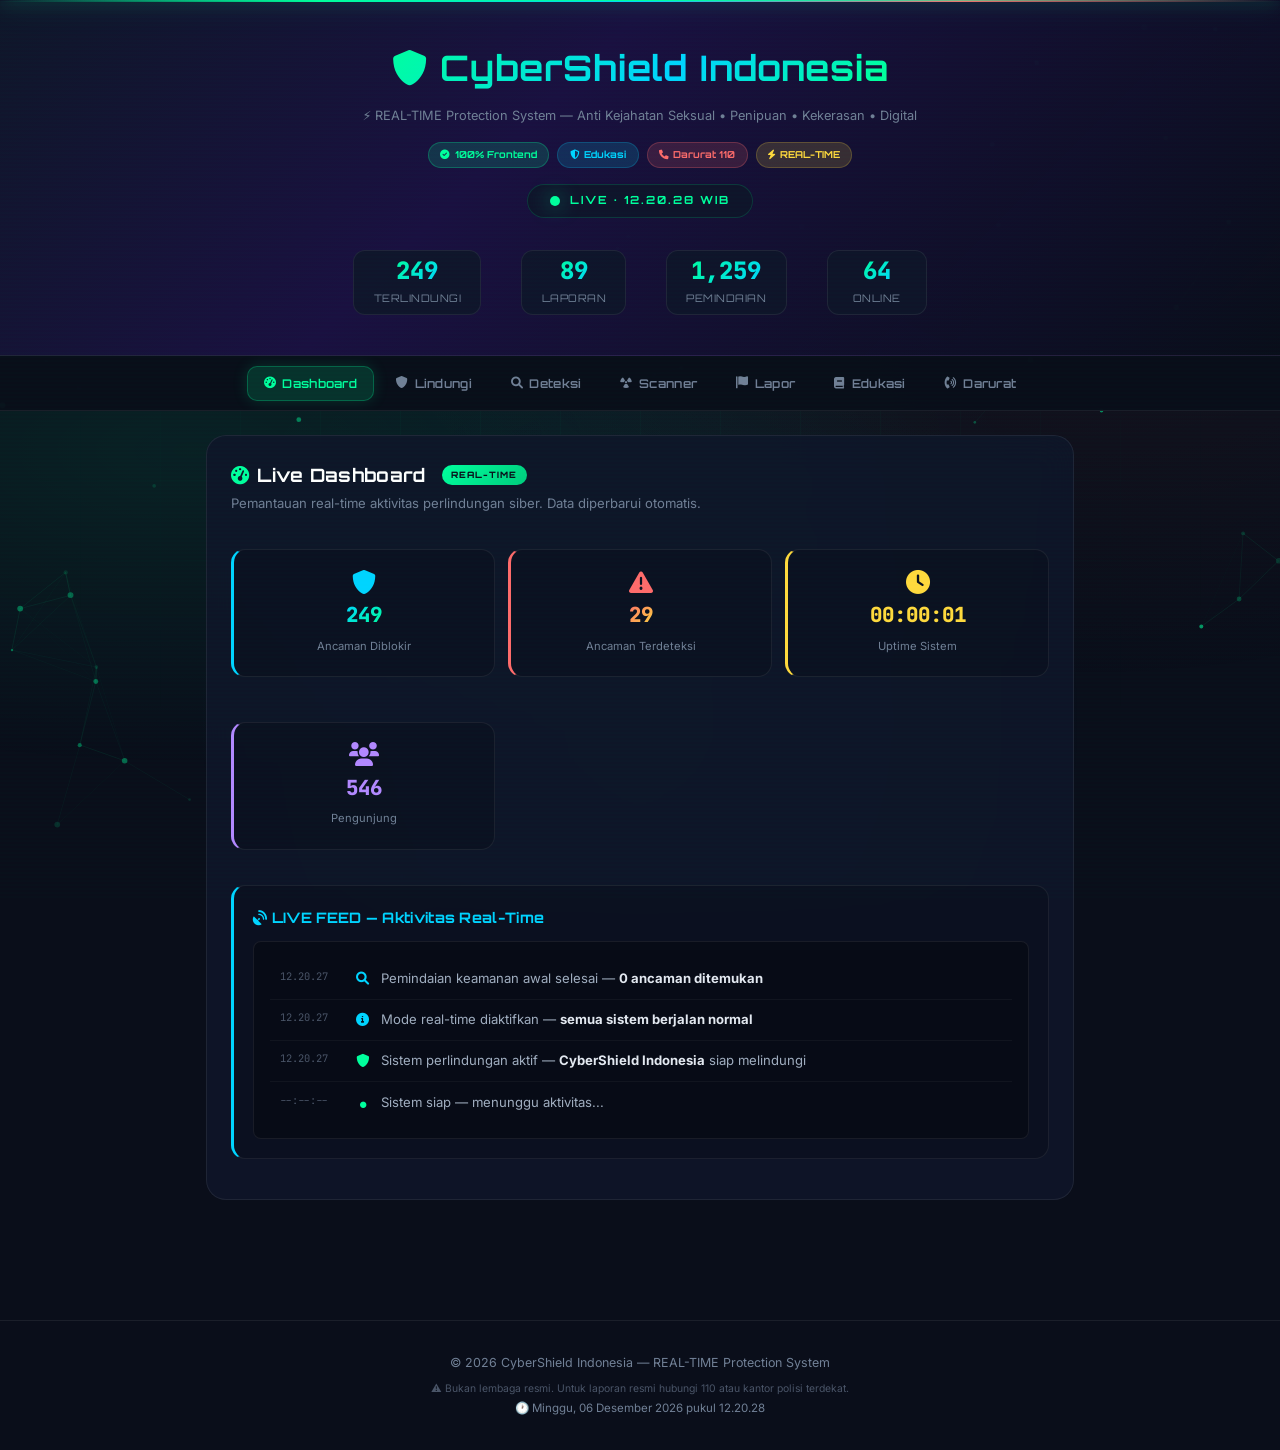
==== index.html @ 6ba7f157 "Update CyberShield Indonesia" ====
<!DOCTYPE html>
<html lang="id">
<head>
<meta charset="UTF-8">
<meta name="viewport" content="width=device-width, initial-scale=1.0">
<title>CyberShield Indonesia — Real-Time Protection System</title>
<link rel="preconnect" href="https://fonts.googleapis.com">
<link rel="preconnect" href="https://fonts.gstatic.com" crossorigin>
<link href="https://fonts.googleapis.com/css2?family=Inter:wght@300;400;500;600;700;800;900&family=JetBrains+Mono:wght@400;500;600;700&family=Orbitron:wght@400;500;600;700;800;900&display=swap" rel="stylesheet">
<link href="https://cdnjs.cloudflare.com/ajax/libs/font-awesome/6.0.0/css/all.min.css" rel="stylesheet">
<style>
*{margin:0;padding:0;box-sizing:border-box}
:root{--primary:#00ff9d;--primary-dim:rgba(0,255,157,0.15);--primary-2:#00cc7d;--danger:#ff6b6b;--danger-dim:rgba(255,107,107,0.15);--accent:#00d4ff;--accent-dim:rgba(0,212,255,0.15);--yellow:#ffd93d;--yellow-dim:rgba(255,217,61,0.15);--purple:#b388ff;--purple-dim:rgba(179,136,255,0.15);--dark:#0a0e1a;--dark2:#0f1629;--dark3:#1a1040;--glass:rgba(15,22,41,0.88);--glass-2:rgba(26,16,64,0.7);--glass-border:rgba(255,255,255,0.07);--radius:14px;--radius-sm:8px;--radius-lg:20px}
body{font-family:'Inter',system-ui,sans-serif;background:var(--dark);color:var(--text);min-height:100vh;overflow-x:hidden;line-height:1.6;-webkit-font-smoothing:antialiased;--text:#e2e8f0;--text-dim:#718096;--text-muted:#4a5568}
h1,h2,h3,.tab,.live-text,.stat label,.tag,.live-badge,.cyber-text{font-family:'Orbitron','Segoe UI',sans-serif;letter-spacing:0.3px}
code,.result-item .value,.mono{font-family:'JetBrains Mono','Fira Code',monospace}
::selection{background:var(--primary-dim);color:var(--primary)}
/* ===== BACKGROUND EFFECTS ===== */
#particle-canvas{position:fixed;top:0;left:0;width:100%;height:100%;z-index:-2;pointer-events:none}
body::before{content:'';position:fixed;top:0;left:0;width:100%;height:100%;background:radial-gradient(ellipse at 15% 50%,rgba(0,255,157,0.08) 0%,transparent 50%),radial-gradient(ellipse at 85% 20%,rgba(255,107,107,0.06) 0%,transparent 50%),radial-gradient(ellipse at 50% 80%,rgba(0,212,255,0.06) 0%,transparent 50%);z-index:-3;animation:bgShift 20s ease-in-out infinite}
@keyframes bgShift{0%,100%{transform:scale(1)rotate(0deg)}33%{transform:scale(1.03)rotate(0.5deg)}66%{transform:scale(1.01)rotate(-0.5deg)}}
.grid-overlay{position:fixed;top:0;left:0;width:100%;height:100%;background-image:linear-gradient(rgba(0,255,157,0.025) 1px,transparent 1px),linear-gradient(90deg,rgba(0,255,157,0.025) 1px,transparent 1px);background-size:80px 80px;z-index:-1;pointer-events:none;mask-image:radial-gradient(ellipse at center,black 30%,transparent 70%)}
.scanline{position:fixed;top:0;left:0;width:100%;height:100%;background:repeating-linear-gradient(0deg,transparent,transparent 2px,rgba(0,255,157,0.01) 2px,rgba(0,255,157,0.01) 4px);z-index:9998;pointer-events:none}
.laser{position:fixed;left:0;width:100%;height:1px;background:linear-gradient(90deg,transparent,var(--primary),transparent);box-shadow:0 0 15px var(--primary),0 0 30px var(--primary);z-index:9999;pointer-events:none;animation:laserScan 3.5s linear infinite}
@keyframes laserScan{0%{top:0;opacity:0}5%{opacity:1}90%{opacity:1}100%{top:100%;opacity:0}}
/* ===== KEYFRAMES ===== */
@keyframes fadeInUp{from{opacity:0;transform:translateY(20px)}to{opacity:1;transform:translateY(0)}}
@keyframes fadeIn{from{opacity:0}to{opacity:1}}
@keyframes scaleIn{from{opacity:0;transform:scale(0.95)}to{opacity:1;transform:scale(1)}}
@keyframes spin{to{transform:rotate(360deg)}}
@keyframes livePulse{0%{box-shadow:0 0 0 0 rgba(0,255,157,0.6)}70%{box-shadow:0 0 0 20px rgba(0,255,157,0)}100%{box-shadow:0 0 0 0 rgba(0,255,157,0)}}
@keyframes shimmer{0%{background-position:-200% 0}100%{background-position:200% 0}}
@keyframes float{0%,100%{transform:translateY(0)}50%{transform:translateY(-10px)}}
@keyframes glow{0%,100%{box-shadow:0 0 5px var(--primary),0 0 10px var(--primary-dim)}50%{box-shadow:0 0 20px var(--primary),0 0 40px var(--primary-dim)}}
@keyframes pulse-text{0%,100%{opacity:1}50%{opacity:0.6}}
@keyframes slideIn{from{transform:translateX(-100%);opacity:0}to{transform:translateX(0);opacity:1}}
@keyframes warning{0%,100%{border-color:rgba(255,107,107,0.3)}50%{border-color:rgba(255,107,107,0.8)}}
@keyframes progress{from{width:0%}to{width:100%}}
@keyframes neon-border{0%,100%{border-color:rgba(0,255,157,0.3);box-shadow:0 0 10px var(--primary-dim)}50%{border-color:rgba(0,255,157,0.7);box-shadow:0 0 25px var(--primary-dim)}}
@keyframes data-flow{0%{transform:translateX(-100%)}100%{transform:translateX(100%)}}
@keyframes blink{0%,100%{opacity:1}50%{opacity:0}}
/* ===== HERO ===== */
.hero{background:linear-gradient(135deg,var(--dark2) 0%,var(--dark3) 40%,rgba(10,14,26,0.95) 100%);padding:2.5rem 1rem 1.5rem;text-align:center;border-bottom:1px solid var(--glass-border);position:relative;overflow:hidden}
.hero::after{content:'';position:absolute;top:0;left:0;width:100%;height:2px;background:linear-gradient(90deg,transparent,var(--primary),var(--accent),var(--danger),transparent);animation:data-flow 3s linear infinite}
.hero-content h1{font-size:2.2rem;background:linear-gradient(135deg,var(--primary) 0%,var(--accent) 30%,var(--primary) 50%,var(--yellow) 70%,var(--danger) 100%);background-size:200% auto;-webkit-background-clip:text;-webkit-text-fill-color:transparent;background-clip:text;animation:shimmer 4s linear infinite;margin-bottom:0.3rem;letter-spacing:1px}
.tagline{font-size:0.8rem;color:var(--text-dim);margin-bottom:1rem}
.hero-badges{display:flex;justify-content:center;gap:0.5rem;flex-wrap:wrap;margin-bottom:1rem}
.hero-badge{display:inline-flex;align-items:center;gap:0.3rem;padding:0.25rem 0.7rem;border-radius:100px;font-size:0.6rem;font-family:'Orbitron',sans-serif;font-weight:700;transition:all 0.3s}
.hero-badge:hover{transform:scale(1.05)}
.hero-badge.green{background:var(--primary-dim);color:var(--primary);border:1px solid rgba(0,255,157,0.25)}
.hero-badge.blue{background:var(--accent-dim);color:var(--accent);border:1px solid rgba(0,212,255,0.2)}
.hero-badge.red{background:var(--danger-dim);color:var(--danger);border:1px solid rgba(255,107,107,0.25)}
.hero-badge.yellow{background:var(--yellow-dim);color:var(--yellow);border:1px solid rgba(255,217,61,0.2)}
.hero-badge.purple{background:var(--purple-dim);color:var(--purple);border:1px solid rgba(179,136,255,0.2)}
.live-indicator{display:inline-flex;align-items:center;gap:0.6rem;background:var(--glass);border:1px solid rgba(0,255,157,0.15);padding:0.45rem 1.4rem;border-radius:100px;margin-bottom:1rem;backdrop-filter:blur(10px);animation:glow 2s ease-in-out infinite}
.live-dot{width:10px;height:10px;background:var(--primary);border-radius:50%;animation:livePulse 1.5s infinite;box-shadow:0 0 20px rgba(0,255,157,0.6)}
.live-text{color:var(--primary);font-weight:700;font-size:0.7rem;letter-spacing:2px}
.live-badge{background:linear-gradient(135deg,var(--primary),#00cc7d);color:var(--dark);font-size:0.55rem;padding:0.2rem 0.6rem;border-radius:20px;font-weight:800;letter-spacing:1px;font-family:'Orbitron',sans-serif;vertical-align:middle}
/* ===== STATS BAR ===== */
.stats-bar{display:flex;justify-content:center;gap:2.5rem;flex-wrap:wrap;padding:1rem 0}
.stat{position:relative;padding:0.5rem 1.2rem;background:var(--glass);border:1px solid var(--glass-border);border-radius:12px;min-width:100px;text-align:center}
.stat .number{font-size:1.5rem;font-weight:800;background:linear-gradient(135deg,var(--primary),var(--accent));-webkit-background-clip:text;-webkit-text-fill-color:transparent;background-clip:text;font-family:'JetBrains Mono',monospace;line-height:1}
.stat label{font-size:0.65rem;color:var(--text-dim);text-transform:uppercase;letter-spacing:0.5px;display:block;margin-top:0.2rem;-webkit-text-fill-color:var(--text-dim)}
/* ===== TABS ===== */
.tabs{display:flex;justify-content:center;background:rgba(10,14,26,0.95);backdrop-filter:blur(24px);padding:0.6rem;gap:0.3rem;border-bottom:1px solid var(--glass-border);position:sticky;top:0;z-index:100;overflow-x:auto}
.tab{background:transparent;border:1px solid transparent;color:var(--text-dim);padding:0.55rem 1rem;cursor:pointer;font-size:0.75rem;border-radius:10px;transition:all 0.3s;white-space:nowrap;display:flex;align-items:center;gap:0.4rem;font-weight:600;font-family:'Orbitron',sans-serif}
.tab:hover{color:var(--text);background:rgba(255,255,255,0.04);transform:translateY(-1px)}
.tab.active{color:var(--primary);background:var(--primary-dim);border-color:rgba(0,255,157,0.25);box-shadow:0 0 15px var(--primary-dim)}
/* ===== CONTAINER ===== */
.container{max-width:900px;margin:0 auto;padding:1.5rem 1rem 3rem}
.tab-content{display:none;animation:fadeInUp 0.4s ease}
.tab-content.active{display:block}
section.tab-content{background:var(--glass);border:1px solid var(--glass-border);border-radius:var(--radius-lg);padding:1.5rem;margin-bottom:1.5rem;backdrop-filter:blur(16px)}
/* ===== TYPOGRAPHY ===== */
h2{font-size:1.15rem;font-weight:700;color:#fff;margin-bottom:0.3rem;display:flex;align-items:center;gap:0.5rem}
h2 i{color:var(--primary)}
p.desc{color:var(--text-dim);font-size:0.82rem;margin-bottom:1.2rem;line-height:1.5}
/* ===== CARDS ===== */
.content-card{background:rgba(10,14,26,0.5);border:1px solid var(--glass-border);border-left:3px solid var(--primary);padding:1.2rem 1.2rem;border-radius:var(--radius);margin:1rem 0;transition:all 0.3s}
.content-card:hover{border-left-color:var(--accent);background:rgba(10,14,26,0.7)}
.content-card ul{list-style:none;padding:0}
.content-card li{padding:0.45rem 0;color:#a0aec0;font-size:0.83rem;border-bottom:1px solid rgba(255,255,255,0.03);display:flex;align-items:flex-start;gap:0.5rem}
.content-card li:last-child{border-bottom:none}
.content-card li i{color:var(--primary);width:16px;margin-top:2px}
/* ===== INPUTS ===== */
.input-group{display:flex;gap:0.5rem;flex-wrap:wrap;margin-bottom:0.5rem}
.input-group input,.input-group select,.input-group textarea{flex:1;min-width:150px;padding:0.7rem 1rem;background:rgba(255,255,255,0.04);border:1px solid var(--glass-border);border-radius:8px;color:var(--text);outline:none;font-family:'Inter',sans-serif;font-size:0.85rem;transition:all 0.3s}
.input-group input:focus,.input-group select:focus,.input-group textarea:focus{border-color:var(--primary);box-shadow:0 0 15px var(--primary-dim)}
textarea{width:100%;padding:0.7rem 1rem;background:rgba(255,255,255,0.04);border:1px solid var(--glass-border);border-radius:8px;color:var(--text);outline:none;font-family:'Inter',sans-serif;font-size:0.85rem;resize:vertical;min-height:80px;transition:all 0.3s}
textarea:focus{border-color:var(--primary);box-shadow:0 0 15px var(--primary-dim)}
/* ===== BUTTONS ===== */
.btn{display:inline-flex;align-items:center;justify-content:center;gap:0.4rem;padding:0.7rem 1.3rem;border-radius:8px;cursor:pointer;font-weight:700;font-size:0.82rem;border:none;transition:all 0.3s;font-family:'Inter',sans-serif}
.btn:hover{transform:translateY(-2px);box-shadow:0 6px 20px rgba(0,0,0,0.3)}
.btn:active{transform:translateY(0)}
.btn-primary{background:linear-gradient(135deg,var(--primary),var(--primary-2));color:var(--dark)}
.btn-primary:hover{box-shadow:0 4px 20px var(--primary-dim)}
.btn-danger{background:linear-gradient(135deg,var(--danger),#e53e3e);color:#fff}
.btn-danger:hover{box-shadow:0 4px 20px var(--danger-dim)}
.btn-accent{background:linear-gradient(135deg,var(--accent),#0099cc);color:var(--dark)}
.btn-accent:hover{box-shadow:0 4px 20px var(--accent-dim)}
.btn-small{padding:0.45rem 0.9rem;font-size:0.75rem}
.btn-full{width:100%;justify-content:center}
/* ===== TAGS & BADGES ===== */
.tag{display:inline-block;padding:0.15rem 0.6rem;border-radius:20px;font-size:0.6rem;font-weight:700;font-family:'Orbitron',sans-serif;text-transform:uppercase}
.tag.safe{background:var(--primary-dim);color:var(--primary);border:1px solid rgba(0,255,157,0.25)}
.tag.danger{background:var(--danger-dim);color:var(--danger);border:1px solid rgba(255,107,107,0.25)}
.tag.warning{background:var(--yellow-dim);color:var(--yellow);border:1px solid rgba(255,217,61,0.2)}
.tag.info{background:var(--accent-dim);color:var(--accent);border:1px solid rgba(0,212,255,0.2)}
/* ===== ALERTS / RESULTS ===== */
.alert{padding:1rem;border-radius:8px;margin:0.8rem 0;border-left:4px solid;background:rgba(10,14,26,0.5);display:none}
.alert.show{display:block;animation:fadeIn 0.3s ease}
.alert.success{border-color:var(--primary);color:var(--primary)}
.alert.danger{border-color:var(--danger);color:var(--danger)}
.alert.warning{border-color:var(--yellow);color:var(--yellow)}
.alert.info{border-color:var(--accent);color:var(--accent)}
/* ===== EMERGENCY ===== */
.emergency{background:linear-gradient(135deg,rgba(45,27,78,0.85),rgba(26,16,64,0.8));border:1px solid rgba(255,107,107,0.15);padding:1.5rem;border-radius:var(--radius);margin-top:2rem;backdrop-filter:blur(5px);animation:neon-border 3s ease-in-out infinite}
.emergency h3{color:var(--danger);margin-bottom:1rem;font-size:1rem;display:flex;align-items:center;gap:0.5rem}
.emergency ul{list-style:none;display:grid;grid-template-columns:repeat(auto-fit,minmax(180px,1fr));gap:0.5rem}
.emergency li{padding:0.35rem 0;color:#cbd5e0;font-size:0.85rem;display:flex;align-items:center;gap:0.5rem}
.emergency li strong{color:var(--danger);font-family:'JetBrains Mono',monospace;font-size:1rem;margin-left:auto}
/* ===== EDU GRID ===== */
.edu-grid{display:grid;grid-template-columns:repeat(auto-fit,minmax(210px,1fr));gap:1rem}
.edu-card{background:rgba(10,14,26,0.5);padding:1.5rem;border-radius:var(--radius);transition:all 0.4s;border:1px solid var(--glass-border);border-top:3px solid var(--primary);position:relative;overflow:hidden}
.edu-card::before{content:'';position:absolute;top:0;left:-100%;width:100%;height:2px;background:linear-gradient(90deg,transparent,var(--primary),transparent);transition:all 0.6s}
.edu-card:hover::before{left:100%}
.edu-card:hover{transform:translateY(-5px);box-shadow:0 16px 40px rgba(0,0,0,0.4);border-top-color:var(--accent)}
.edu-card h3{color:var(--primary);margin-bottom:1rem;font-size:0.9rem;display:flex;align-items:center;gap:0.5rem}
.edu-card li{padding:0.35rem 0;color:#a0aec0;font-size:0.8rem;list-style:none}
.edu-card li:before{content:"▸ ";color:var(--primary)}
/* ===== RESULT BOX ===== */
.result-box{padding:1rem;border-radius:8px;border-left:4px solid var(--primary);background:rgba(10,14,26,0.6);margin-top:0.8rem;display:none;animation:fadeIn 0.3s ease}
.result-box.show{display:block}
.result-item{display:flex;justify-content:space-between;align-items:center;padding:0.5rem 0;border-bottom:1px solid rgba(255,255,255,0.04)}
.result-item:last-child{border-bottom:none}
.result-item .label{color:var(--text-dim);font-size:0.82rem}
.result-item .value{color:var(--text);font-size:0.85rem;font-weight:500}
.result-item .value.green{color:var(--primary)}
.result-item .value.red{color:var(--danger)}
.result-item .value.yellow{color:var(--yellow)}
/* ===== LIVE FEED ===== */
#live-feed{max-height:350px;overflow-y:auto;padding:1rem;background:rgba(0,0,0,0.3);border-radius:8px;border:1px solid var(--glass-border);margin-top:0.5rem}
#live-feed::-webkit-scrollbar{width:4px}
#live-feed::-webkit-scrollbar-thumb{background:var(--primary-dim);border-radius:2px}
.feed-item{padding:0.6rem;border-bottom:1px solid rgba(255,255,255,0.04);animation:slideIn 0.3s ease;font-size:0.82rem;display:flex;align-items:flex-start;gap:0.5rem}
.feed-item:last-child{border-bottom:none}
.feed-item .feed-time{color:var(--text-muted);font-size:0.65rem;font-family:'JetBrains Mono',monospace;white-space:nowrap;min-width:65px}
.feed-item .feed-icon{width:20px;text-align:center}
.feed-item .feed-text{color:#a0aec0;flex:1}
.feed-item .feed-text strong{color:var(--text)}
/* ===== PROGRESS BAR ===== */
.progress-bar{height:4px;background:rgba(255,255,255,0.05);border-radius:2px;overflow:hidden;margin:0.5rem 0}
.progress-bar .fill{height:100%;background:linear-gradient(90deg,var(--primary),var(--accent));border-radius:2px;animation:progress 2s ease-out forwards}
/* ===== FOOTER ===== */
footer{text-align:center;padding:2rem 1rem;color:var(--text-dim);border-top:1px solid var(--glass-border);margin-top:3rem;font-size:0.78rem}
.disclaimer{font-size:0.65rem;color:var(--text-muted);margin-top:0.5rem}
::-webkit-scrollbar{width:6px}
::-webkit-scrollbar-track{background:transparent}
::-webkit-scrollbar-thumb{background:rgba(0,255,157,0.15);border-radius:3px}
::-webkit-scrollbar-thumb:hover{background:rgba(0,255,157,0.3)}
/* ===== TOOLTIP ===== */
.tooltip{position:relative}
.tooltip:hover::after{content:attr(data-tip);position:absolute;bottom:120%;left:50%;transform:translateX(-50%);background:rgba(0,0,0,0.9);color:var(--primary);padding:0.3rem 0.7rem;border-radius:6px;font-size:0.65rem;white-space:nowrap;z-index:10;border:1px solid var(--glass-border)}
/* ===== RESPONSIVE ===== */
@media(max-width:768px){
.hero-content h1{font-size:1.3rem}
.stats-bar{gap:0.6rem}
.stat{padding:0.4rem 0.8rem;min-width:70px}
.stat .number{font-size:1.1rem}
.tab{font-size:0.6rem;padding:0.35rem 0.5rem}
section.tab-content{padding:1rem}
.edu-grid{grid-template-columns:1fr}
.emergency ul{grid-template-columns:1fr}
.container{padding:1rem 0.8rem 2rem}
}
/* ===== SCAN ANIMATION ===== */
.scan-anim{position:relative;overflow:hidden;border-radius:8px}
.scan-anim::after{content:'';position:absolute;top:0;left:0;width:100%;height:2px;background:linear-gradient(90deg,transparent,var(--primary),var(--accent),transparent);animation:laserScan 2s linear infinite}
/* ===== PROGRESS RING ===== */
.risk-meter{width:140px;height:140px;margin:0.5rem auto;position:relative}
.risk-meter svg{transform:rotate(-90deg)}
.risk-meter .bg{fill:none;stroke:rgba(255,255,255,0.05);stroke-width:8}
.risk-meter .progress{fill:none;stroke-linecap:round;transition:stroke-dashoffset 1s ease,stroke 0.5s}
.risk-meter .center{position:absolute;top:50%;left:50%;transform:translate(-50%,-50%);text-align:center}
.risk-meter .center .value{font-size:1.8rem;font-weight:800;font-family:'JetBrains Mono',monospace}
.risk-meter .center .label{font-size:0.6rem;color:var(--text-dim);text-transform:uppercase}
</style>
</head>
<body>
<canvas id="particle-canvas"></canvas>
<div class="grid-overlay"></div>
<div class="scanline"></div>
<div class="laser"></div>

<header class="hero">
<div class="hero-content">
<div style="display:flex;align-items:center;justify-content:center;gap:0.5rem;margin-bottom:0.3rem">
<h1><i class="fas fa-shield-alt"></i> CyberShield Indonesia</h1>
</div>
<p class="tagline">⚡ REAL-TIME Protection System — Anti Kejahatan Seksual • Penipuan • Kekerasan • Digital</p>
<div class="hero-badges">
<span class="hero-badge green"><i class="fas fa-check-circle"></i> 100% Frontend</span>
<span class="hero-badge blue"><i class="fas fa-shield"></i> Edukasi</span>
<span class="hero-badge red"><i class="fas fa-phone"></i> Darurat 110</span>
<span class="hero-badge yellow"><i class="fas fa-bolt"></i> REAL-TIME</span>
</div>
<div class="live-indicator">
<span class="live-dot"></span>
<span class="live-text">LIVE · <span id="live-time">--:--:--</span> WIB</span>
</div>
<div class="stats-bar" id="stats-bar">
<div class="stat"><span class="number" id="stat-protected">0</span><label>Terlindungi</label></div>
<div class="stat"><span class="number" id="stat-reported">0</span><label>Laporan</label></div>
<div class="stat"><span class="number" id="stat-scans">0</span><label>Pemindaian</label></div>
<div class="stat"><span class="number" id="stat-live">0</span><label>Online</label></div>
</div>
</div>
</header>

<nav class="tabs">
<button class="tab active" data-tab="dashboard"><i class="fas fa-tachometer-alt"></i> Dashboard</button>
<button class="tab" data-tab="protect"><i class="fas fa-shield-alt"></i> Lindungi</button>
<button class="tab" data-tab="detect"><i class="fas fa-search"></i> Deteksi</button>
<button class="tab" data-tab="scan"><i class="fas fa-radiation"></i> Scanner</button>
<button class="tab" data-tab="report"><i class="fas fa-flag"></i> Lapor</button>
<button class="tab" data-tab="edu"><i class="fas fa-book"></i> Edukasi</button>
<button class="tab" data-tab="darurat"><i class="fas fa-phone-volume"></i> Darurat</button>
</nav>

<main class="container">

<!-- ===================== DASHBOARD ===================== -->
<section class="tab-content active" id="dashboard">
<h2><i class="fas fa-tachometer-alt"></i> Live Dashboard <span class="live-badge" style="margin-left:0.5rem">REAL-TIME</span></h2>
<p class="desc">Pemantauan real-time aktivitas perlindungan siber. Data diperbarui otomatis.</p>

<div style="display:grid;grid-template-columns:repeat(auto-fit,minmax(200px,1fr));gap:0.8rem;margin-bottom:1.2rem">
<div class="content-card" style="text-align:center;border-left-color:var(--accent)"><i class="fas fa-shield-alt" style="font-size:1.5rem;color:var(--accent);margin-bottom:0.3rem;display:block"></i><span style="font-size:1.3rem;font-weight:800;font-family:'JetBrains Mono',monospace;background:linear-gradient(135deg,var(--accent),var(--primary));-webkit-background-clip:text;-webkit-text-fill-color:transparent;background-clip:text" id="card-protected">0</span><br><span style="font-size:0.7rem;color:var(--text-dim)">Ancaman Diblokir</span></div>
<div class="content-card" style="text-align:center;border-left-color:var(--danger)"><i class="fas fa-exclamation-triangle" style="font-size:1.5rem;color:var(--danger);margin-bottom:0.3rem;display:block"></i><span style="font-size:1.3rem;font-weight:800;font-family:'JetBrains Mono',monospace;background:linear-gradient(135deg,var(--danger),var(--yellow));-webkit-background-clip:text;-webkit-text-fill-color:transparent;background-clip:text" id="card-threats">0</span><br><span style="font-size:0.7rem;color:var(--text-dim)">Ancaman Terdeteksi</span></div>
<div class="content-card" style="text-align:center;border-left-color:var(--yellow)"><i class="fas fa-clock" style="font-size:1.5rem;color:var(--yellow);margin-bottom:0.3rem;display:block"></i><span style="font-size:1.3rem;font-weight:800;font-family:'JetBrains Mono',monospace;color:var(--yellow)" id="card-uptime">00:00:00</span><br><span style="font-size:0.7rem;color:var(--text-dim)">Uptime Sistem</span></div>
<div class="content-card" style="text-align:center;border-left-color:var(--purple)"><i class="fas fa-users" style="font-size:1.5rem;color:var(--purple);margin-bottom:0.3rem;display:block"></i><span style="font-size:1.3rem;font-weight:800;font-family:'JetBrains Mono',monospace;color:var(--purple)" id="card-visitors">0</span><br><span style="font-size:0.7rem;color:var(--text-dim)">Pengunjung</span></div>
</div>

<div class="content-card" style="border-left-color:var(--accent)">
<h3 style="color:var(--accent);margin-bottom:0.8rem;font-size:0.9rem"><i class="fas fa-satellite-dish"></i> LIVE FEED — Aktivitas Real-Time</h3>
<div id="live-feed">
<div class="feed-item"><span class="feed-time">--:--:--</span><span class="feed-icon"><i class="fas fa-circle" style="font-size:0.4rem;color:var(--primary)"></i></span><span class="feed-text">Sistem siap — menunggu aktivitas...</span></div>
</div>
</div>
</section>

<!-- ===================== PROTECT ===================== -->
<section class="tab-content" id="protect">
<h2><i class="fas fa-shield-alt"></i> Lindungi Diri dari Kejahatan Digital</h2>
<p class="desc">Tips dan langkah-langkah untuk melindungi diri dari kejahatan seksual, penipuan, kekerasan, dan ancaman digital.</p>

<div class="content-card">
<h3 style="color:var(--primary);margin-bottom:0.8rem;font-size:1rem"><i class="fas fa-user-shield"></i> Lindungi Data Pribadi</h3>
<ul>
<li><i class="fas fa-check-circle" style="color:var(--primary)"></i> Jangan bagikan foto/video pribadi ke siapapun</li>
<li><i class="fas fa-check-circle" style="color:var(--primary)"></i> Aktifkan 2FA (Two-Factor Authentication) di semua akun</li>
<li><i class="fas fa-check-circle" style="color:var(--primary)"></i> Gunakan password berbeda untuk setiap situs</li>
<li><i class="fas fa-check-circle" style="color:var(--primary)"></i> Jangan klik link mencurigakan di SMS/Email/WhatsApp</li>
<li><i class="fas fa-check-circle" style="color:var(--primary)"></i> Watermark semua konten yang Anda bagikan</li>
<li><i class="fas fa-check-circle" style="color:var(--primary)"></i> Blokir dan laporkan akun mencurigakan segera</li>
</ul>
</div>

<div class="content-card">
<h3 style="color:var(--yellow);margin-bottom:0.8rem;font-size:1rem"><i class="fas fa-exclamation-triangle" style="color:var(--yellow)"></i> Kenali Tanda Penipuan</h3>
<ul>
<li><i class="fas fa-times-circle" style="color:var(--danger)"></i> Janji keuntungan instan / cepat kaya</li>
<li><i class="fas fa-times-circle" style="color:var(--danger)"></i> Diminta transfer uang untuk "biaya administrasi"</li>
<li><i class="fas fa-times-circle" style="color:var(--danger)"></i> Nomor tidak dikenal mengaku dari pihak berwajib</li>
<li><i class="fas fa-times-circle" style="color:var(--danger)"></i> Link palsu mengatasnamakan bank/e-commerce</li>
<li><i class="fas fa-times-circle" style="color:var(--danger)"></i> Ancaman akan menyebarkan data pribadi</li>
<li><i class="fas fa-times-circle" style="color:var(--danger)"></i> Diminta install aplikasi dari sumber tidak resmi</li>
</ul>
</div>

<div class="content-card">
<h3 style="color:var(--danger);margin-bottom:0.8rem;font-size:1rem"><i class="fas fa-heart" style="color:var(--danger)"></i> Cegah Pelecehan Seksual Online</h3>
<ul>
<li><i class="fas fa-check-circle" style="color:var(--primary)"></i> Jangan pernah kirim foto/video intim ke siapapun</li>
<li><i class="fas fa-check-circle" style="color:var(--primary)"></i> Waspada dengan orang yang baru dikenal meminta foto</li>
<li><i class="fas fa-check-circle" style="color:var(--primary)"></i> Laporkan segera jika ada yang meminta konten tidak senonoh</li>
<li><i class="fas fa-check-circle" style="color:var(--primary)"></i> Simpan bukti screenshot percakapan</li>
<li><i class="fas fa-check-circle" style="color:var(--primary)"></i> Jangan malu melapor — Anda korban, bukan yang salah</li>
<li><i class="fas fa-check-circle" style="color:var(--primary)"></i> Hubungi 129 (KPAI) untuk perlindungan anak</li>
</ul>
</div>
</section>

<!-- ===================== DETECT ===================== -->
<section class="tab-content" id="detect">
<h2><i class="fas fa-search"></i> Alat Deteksi & Verifikasi</h2>
<p class="desc">Gunakan alat-alat berikut untuk memverifikasi dan menganalisis nomor, link, dan akun.</p>

<div class="content-card">
<h3 style="color:var(--primary);margin-bottom:0.8rem;font-size:1rem"><i class="fas fa-phone-alt"></i> Analisis Nomor Telepon</h3>
<p style="color:var(--text-dim);font-size:0.82rem;margin-bottom:0.8rem">Masukkan nomor HP untuk analisis lengkap — operator, format, dan skor risiko.</p>
<div class="input-group">
<input type="text" id="phone-input" placeholder="08xxxx atau +62xxxx">
<button class="btn btn-primary" onclick="analyzePhone()"><i class="fas fa-search"></i> Analisis</button>
<button class="btn btn-small btn-accent" onclick="document.getElementById('phone-input').value='08123456789';analyzePhone()"><i class="fas fa-robot"></i> Demo</button>
</div>
<div class="result-box" id="phone-result">
<div class="risk-meter" id="risk-meter">
<svg width="140" height="140" viewBox="0 0 140 140">
<circle class="bg" cx="70" cy="70" r="54"/>
<circle class="progress" id="risk-circle" cx="70" cy="70" r="54" stroke="var(--primary)" stroke-width="8" stroke-dasharray="339.292" stroke-dashoffset="339.292"/>
</svg>
<div class="center"><div class="value" id="risk-value">0</div><div class="label">Risk Score</div></div>
</div>
</div>
</div>

<div class="content-card">
<h3 style="color:var(--primary);margin-bottom:0.8rem;font-size:1rem"><i class="fas fa-at"></i> Cek Username Multi-Platform</h3>
<div class="input-group">
<input type="text" id="username-input" placeholder="Masukkan username">
<button class="btn btn-primary" onclick="checkUsername()"><i class="fas fa-search"></i> Cari</button>
</div>
<div class="result-box" id="username-result"></div>
</div>

<div class="content-card">
<h3 style="color:var(--primary);margin-bottom:0.8rem;font-size:1rem"><i class="fas fa-globe"></i> Pemeriksa Link & Domain</h3>
<div class="input-group">
<input type="text" id="link-input" placeholder="https://...">
<button class="btn btn-primary" onclick="checkLink()"><i class="fas fa-shield"></i> Periksa</button>
</div>
<div class="result-box" id="link-result"></div>
</div>

<div class="content-card">
<h3 style="color:var(--accent);margin-bottom:0.8rem;font-size:1rem"><i class="fas fa-database"></i> Data Breach Checker</h3>
<p style="color:var(--text-dim);font-size:0.82rem;margin-bottom:0.8rem">Periksa apakah email Anda pernah bocor di database publik (simulasi client-side).</p>
<div class="input-group">
<input type="email" id="email-input" placeholder="email@example.com">
<button class="btn btn-primary" onclick="checkBreach()"><i class="fas fa-shield"></i> Cek</button>
</div>
<div class="result-box" id="breach-result"></div>
</div>
</section>

<!-- ===================== SCANNER ===================== -->
<section class="tab-content" id="scan">
<h2><i class="fas fa-radiation"></i> Scanner Keamanan <span class="live-badge" style="margin-left:0.5rem">REAL-TIME</span></h2>
<p class="desc">Lakukan pemindaian keamanan real-time. Sistem akan mensimulasikan analisis ancaman.</p>

<div class="content-card" style="border-left-color:var(--accent);text-align:center">
<h3 style="color:var(--accent);margin-bottom:0.8rem;font-size:1rem"><i class="fas fa-satellite-dish"></i> Quick Security Scan</h3>
<p style="color:var(--text-dim);font-size:0.82rem;margin-bottom:1rem">Scan perangkat dan koneksi Anda untuk mendeteksi potensi ancakan.</p>
<button class="btn btn-danger btn-full" onclick="startScan()" id="scan-btn"><i class="fas fa-radiation"></i> MULAI SCAN</button>
<div id="scan-progress" style="display:none;margin-top:1rem">
<div style="display:flex;justify-content:space-between;font-size:0.75rem;color:var(--text-dim);margin-bottom:0.3rem"><span id="scan-status">Initializing...</span><span id="scan-pct">0%</span></div>
<div class="progress-bar"><div class="fill" id="scan-bar" style="animation:none;width:0%"></div></div>
</div>
<div class="result-box" id="scan-result"></div>
</div>

<div class="content-card" style="border-left-color:var(--purple)">
<h3 style="color:var(--purple);margin-bottom:0.8rem;font-size:1rem"><i class="fas fa-bug"></i> Threat Intelligence</h3>
<p style="color:var(--text-dim);font-size:0.82rem;margin-bottom:0.8rem">Data threat intelligence terbaru — diperbarui secara real-time.</p>
<div id="threat-feed" style="max-height:250px;overflow-y:auto">
<div style="padding:0.5rem;color:var(--text-dim);font-size:0.82rem"><i class="fas fa-spinner fa-spin"></i> Memuat data...</div>
</div>
</div>
</section>

<!-- ===================== REPORT ===================== -->
<section class="tab-content" id="report">
<h2><i class="fas fa-flag"></i> Laporan & Pengaduan</h2>
<p class="desc">Catat laporan Anda secara lokal. Untuk laporan resmi, hubungi pihak berwajib.</p>

<div class="content-card">
<div style="display:flex;flex-direction:column;gap:0.8rem">
<input type="text" id="r-number" placeholder="Nomor HP pelaku (opsional)">
<select id="r-category" style="padding:0.7rem 1rem;background:rgba(255,255,255,0.04);border:1px solid var(--glass-border);border-radius:8px;color:var(--text);outline:none;font-family:'Inter',sans-serif;font-size:0.85rem">
<option value="Penipuan">Penipuan</option>
<option value="Pelecehan Seksual">Pelecehan Seksual</option>
<option value="Kekerasan">Kekerasan</option>
<option value="Pencurian Data">Pencurian Data</option>
<option value="Ancaman">Ancaman</option>
<option value="Lainnya">Lainnya</option>
</select>
<textarea id="r-desc" placeholder="Deskripsi kejadian secara detail..."></textarea>
<button class="btn btn-danger btn-full" onclick="saveReport()"><i class="fas fa-save"></i> Simpan Laporan</button>
</div>
<div class="alert" id="report-msg"></div>
</div>

<div class="content-card">
<h3 style="color:var(--primary);margin-bottom:0.8rem;font-size:1rem"><i class="fas fa-history"></i> Riwayat Laporan (<span id="report-count">0</span>)</h3>
<div id="saved-reports"><p style="color:var(--text-dim);font-size:0.82rem">Belum ada laporan.</p></div>
<button class="btn btn-small btn-danger" onclick="clearReports()" style="margin-top:0.5rem"><i class="fas fa-trash"></i> Hapus Semua</button>
</div>

<div class="emergency">
<h3><i class="fas fa-phone-volume"></i> Kontak Resmi untuk Laporan</h3>
<ul>
<li>Polisi: <strong>110</strong></li>
<li>KPAI (Perlindungan Anak): <strong>129</strong></li>
<li>LBH Apik (Perempuan): <strong>021-392-9840</strong></li>
<li>Komnas Perempuan: <strong>026-523-5977</strong></li>
<li>Patbm Polri: <strong>0711-357-777</strong></li>
<li>Kominfo Aduan Cyber: <strong>155</strong></li>
</ul>
</div>
</section>

<!-- ===================== EDUKASI ===================== -->
<section class="tab-content" id="edu">
<h2><i class="fas fa-book"></i> Edukasi & Literasi Digital</h2>
<div class="edu-grid">

<div class="edu-card">
<h3><i class="fas fa-user-shield"></i> Lindungi Diri</h3>
<ul>
<li>Jangan bagikan foto/video pribadi</li>
<li>Aktifkan 2FA semua akun</li>
<li>Watermark konten Anda</li>
<li>Blokir & laporkan segera</li>
<li>Jangan klik link mencurigakan</li>
</ul>
</div>

<div class="edu-card">
<h3><i class="fas fa-money-bill-wave"></i> Hindari Penipuan</h3>
<ul>
<li>Waspada janji keuntungan instan</li>
<li>Verifikasi identitas dulu</li>
<li>Cek nomor sebelum transfer</li>
<li>Jangan klik link mencurigakan</li>
<li>Laporkan segera jika dirugikan</li>
</ul>
</div>

<div class="edu-card">
<h3><i class="fas fa-lock"></i> Keamanan Akun</h3>
<ul>
<li>Password unik tiap situs</li>
<li>2FA wajib aktif</li>
<li>Review login berkala</li>
<li>Cabut akses tak dikenal</li>
<li>Gunakan password manager</li>
</ul>
</div>

<div class="edu-card">
<h3><i class="fas fa-balance-scale"></i> Dasar Hukum</h3>
<ul>
<li>UU ITE 19/2016</li>
<li>UU TPKS 12/2022</li>
<li>KUHP 281-283</li>
<li>UU PDP 27/2022</li>
<li>Siber Bareskrim Polri</li>
</ul>
</div>

</div>
</section>

<!-- ===================== DARURAT ===================== -->
<section class="tab-content" id="darurat">
<h2><i class="fas fa-phone-volume"></i> Kontak & Sumber Daya Darurat</h2>
<p class="desc">Nomor-nomor penting yang bisa dihubungi jika Anda atau orang terdekat mengalami kejahatan.</p>

<div class="emergency" style="margin-top:0">
<h3><i class="fas fa-phone-alt"></i> Hotline Nasional</h3>
<ul>
<li>Polisi: <strong>110</strong></li>
<li>Ambulans: <strong>118/119</strong></li>
<li>Pemadam Kebakaran: <strong>113</strong></li>
<li>KPAI (Perlindungan Anak): <strong>129</strong></li>
<li>Komnas Perempuan: <strong>026-523-5977</strong></li>
<li>LBH Apik: <strong>021-392-9840</strong></li>
<li>Patbm Polri: <strong>0711-357-777</strong></li>
<li>Kominfo Aduan Cyber: <strong>155</strong></li>
</ul>
</div>

<div class="content-card">
<h3 style="color:var(--primary);margin-bottom:0.8rem;font-size:1rem"><i class="fas fa-external-link-alt"></i> Sumber Daya Online</h3>
<ul>
<li><i class="fas fa-link"></i> <a href="https://patbm.polri.go.id" target="_blank" rel="noopener" style="color:var(--primary)">Patbm Polri</a> — Portal Pengaduan</li>
<li><i class="fas fa-link"></i> <a href="https://aduankonten.id" target="_blank" rel="noopener" style="color:var(--primary)">AduanKonten.id</a> — Kominfo</li>
<li><i class="fas fa-link"></i> <a href="https://www.kpai.go.id" target="_blank" rel="noopener" style="color:var(--primary)">KPAI.go.id</a> — Komisi Perlindungan Anak</li>
<li><i class="fas fa-link"></i> <a href="https://www.komnasperempuan.go.id" target="_blank" rel="noopener" style="color:var(--primary)">Komnas Perempuan</a></li>
<li><i class="fas fa-link"></i> <a href="https://lindungi.id" target="_blank" rel="noopener" style="color:var(--primary)">Lindungi.id</a> — Keamanan Digital</li>
<li><i class="fas fa-link"></i> <a href="https://www.kemkominfo.go.id" target="_blank" rel="noopener" style="color:var(--primary)">Kemkominfo</a></li>
</ul>
</div>

<div class="content-card">
<h3 style="color:var(--primary);margin-bottom:0.8rem;font-size:1rem"><i class="fas fa-check-circle"></i> Yang Harus Dilakukan Jika Menjadi Korban</h3>
<ol style="color:#a0aec0;font-size:0.85rem;padding-left:1.2rem">
<li style="padding:0.4rem 0"><strong style="color:var(--text)">Jangan panik</strong> — Anda tidak sendiri</li>
<li style="padding:0.4rem 0"><strong style="color:var(--text)">Kumpulkan bukti</strong> — screenshot, chat, rekaman</li>
<li style="padding:0.4rem 0"><strong style="color:var(--text)">Lapor ke polisi</strong> — hubungi 110 atau kantor polisi terdekat</li>
<li style="padding:0.4rem 0"><strong style="color:var(--text)">Blokir pelaku</strong> — di semua platform</li>
<li style="padding:0.4rem 0"><strong style="color:var(--text)">Cari dukungan</strong> — keluarga, teman, atau psikolog</li>
<li style="padding:0.4rem 0"><strong style="color:var(--text)">Jangan malu</strong> — Anda korban, bukan yang salah</li>
</ol>
</div>
</section>

</main>

<footer>
<p>© 2026 CyberShield Indonesia — REAL-TIME Protection System</p>
<p class="disclaimer">⚠️ Bukan lembaga resmi. Untuk laporan resmi hubungi 110 atau kantor polisi terdekat.</p>
<p><span id="footer-time" style="color:var(--text-dim);font-size:0.72rem"></span></p>
</footer>

<script>
// ===== CLOCK & TIME =====
function updateClock(){
  var n=new Date();
  document.getElementById('live-time').textContent=n.toLocaleTimeString('id-ID',{timeZone:'Asia/Jakarta'});
  var f=document.getElementById('footer-time');
  if(f)f.textContent='🕐 '+n.toLocaleString('id-ID',{timeZone:'Asia/Jakarta',dateStyle:'full',timeStyle:'medium'});
}
setInterval(updateClock,1000); updateClock();

// ===== TABS =====
document.querySelectorAll('.tab').forEach(function(t){
  t.addEventListener('click',function(){
    document.querySelectorAll('.tab').forEach(function(x){x.classList.remove('active')});
    document.querySelectorAll('.tab-content').forEach(function(x){x.classList.remove('active')});
    this.classList.add('active');
    var el=document.getElementById(this.dataset.tab);
    if(el){el.classList.add('active');
      if(this.dataset.tab==='dashboard')addFeed('info','Dashboard dimuat');
    }
  });
});

// ===== PARTICLE CANVAS =====
(function(){
  var c=document.getElementById('particle-canvas'),ctx=c.getContext('2d');
  var particles=[],W,H;
  function resize(){W=c.width=window.innerWidth;H=c.height=window.innerHeight;}
  window.addEventListener('resize',resize); resize();
  for(var i=0;i<80;i++)particles.push({x:Math.random()*W,y:Math.random()*H,vx:(Math.random()-0.5)*0.5,vy:(Math.random()-0.5)*0.5,size:Math.random()*2+1,alpha:Math.random()*0.5+0.1});
  function animate(){
    ctx.clearRect(0,0,W,H);
    particles.forEach(function(p,i){
      p.x+=p.vx;p.y+=p.vy;
      if(p.x<0)p.x=W;if(p.x>W)p.x=0;if(p.y<0)p.y=H;if(p.y>H)p.y=0;
      ctx.beginPath();ctx.arc(p.x,p.y,p.size,0,Math.PI*2);
      ctx.fillStyle='rgba(0,255,157,'+p.alpha+')';ctx.fill();
      for(var j=i+1;j<particles.length;j++){
        var dx=p.x-particles[j].x,dy=p.y-particles[j].y,dist=Math.sqrt(dx*dx+dy*dy);
        if(dist<120){ctx.beginPath();ctx.moveTo(p.x,p.y);ctx.lineTo(particles[j].x,particles[j].y);
          ctx.strokeStyle='rgba(0,255,157,'+(0.12*(1-dist/120))+')';ctx.stroke();}
      }
    });
    requestAnimationFrame(animate);
  }
  animate();
})();

// ===== STATS COUNTERS =====
var stats={protected:247,reported:89,scans:1256,live:0};
var uptimeSeconds=0;

function updateStats(){
  stats.protected+=Math.floor(Math.random()*3);
  stats.scans+=Math.floor(Math.random()*5);
  stats.live=Math.floor(Math.random()*50)+30;
  uptimeSeconds++;
  document.getElementById('stat-protected').textContent=stats.protected.toLocaleString();
  document.getElementById('stat-reported').textContent=stats.reported;
  document.getElementById('stat-scans').textContent=stats.scans.toLocaleString();
  document.getElementById('stat-live').textContent=stats.live;
  document.getElementById('card-protected').textContent=stats.protected.toLocaleString();
  document.getElementById('card-threats').textContent=Math.floor(stats.protected*0.12).toLocaleString();
  var h=Math.floor(uptimeSeconds/3600),m=Math.floor((uptimeSeconds%3600)/60),s=uptimeSeconds%60;
  document.getElementById('card-uptime').textContent=
    String(h).padStart(2,'0')+':'+String(m).padStart(2,'0')+':'+String(s).padStart(2,'0');
}
setInterval(updateStats,3000);
updateStats();

// ===== VISITOR COUNTER =====
var visitors=Math.floor(Math.random()*400)+150;
document.getElementById('card-visitors').textContent=visitors;
setInterval(function(){
  visitors+=Math.floor(Math.random()*3);
  document.getElementById('card-visitors').textContent=visitors.toLocaleString();
},5000);

// ===== LIVE FEED =====
var feedItems=[
  {icon:'<i class="fas fa-shield-alt" style="color:var(--primary)"></i>',text:'Perlindungan aktif — <strong>'+stats.protected+'</strong> ancaman diblokir'},
  {icon:'<i class="fas fa-search" style="color:var(--accent)"></i>',text:'Pemindaian <strong>#'+(Math.floor(Math.random()*9000)+1000)+'</strong> selesai — aman'},
  {icon:'<i class="fas fa-flag" style="color:var(--yellow)"></i>',text:'Laporan baru masuk — <strong>Kategori: Penipuan</strong>'},
  {icon:'<i class="fas fa-bolt" style="color:var(--danger)"></i>',text:'Ancaman terdeteksi — <strong>IP mencurigakan diblokir</strong>'},
  {icon:'<i class="fas fa-user-shield" style="color:var(--purple)"></i>',text:'Pengguna baru terhubung — <strong>total online: <span id="feed-online">0</span></strong>'},
  {icon:'<i class="fas fa-database" style="color:var(--accent)"></i>',text:'Update database ancaman — <strong>+'+Math.floor(Math.random()*20)+' signatures</strong>'},
  {icon:'<i class="fas fa-check-circle" style="color:var(--primary)"></i>',text:'Verifikasi nomor selesai — <strong>status: aman</strong>'},
  {icon:'<i class="fas fa-exclamation-triangle" style="color:var(--yellow)"></i>',text:'Peringatan — <strong>link phishing terdeteksi</strong> dan diblokir'},
];

function addFeed(icon,text){
  var feed=document.getElementById('live-feed');
  if(!feed)return;
  var d=document.createElement('div');d.className='feed-item';
  var now=new Date().toLocaleTimeString('id-ID',{timeZone:'Asia/Jakarta',hour:'2-digit',minute:'2-digit',second:'2-digit'});
  var iconHtml='<i class="fas fa-circle" style="font-size:0.4rem;color:var(--primary)"></i>';
  if(icon==='warn')iconHtml='<i class="fas fa-exclamation-triangle" style="color:var(--yellow)"></i>';
  else if(icon==='danger')iconHtml='<i class="fas fa-bolt" style="color:var(--danger)"></i>';
  else if(icon==='shield')iconHtml='<i class="fas fa-shield-alt" style="color:var(--primary)"></i>';
  else if(icon==='search')iconHtml='<i class="fas fa-search" style="color:var(--accent)"></i>';
  else if(icon==='flag')iconHtml='<i class="fas fa-flag" style="color:var(--yellow)"></i>';
  else if(icon==='info')iconHtml='<i class="fas fa-info-circle" style="color:var(--accent)"></i>';
  d.innerHTML='<span class="feed-time">'+now+'</span><span class="feed-icon">'+iconHtml+'</span><span class="feed-text">'+text+'</span>';
  feed.insertBefore(d,feed.firstChild);
  if(feed.children.length>20)feed.removeChild(feed.lastChild);
  var o=document.getElementById('feed-online');if(o)o.textContent=stats.live;
}

setInterval(function(){
  var item=feedItems[Math.floor(Math.random()*feedItems.length)];
  var text=item.text.replace(/\d+/g,function(m){return Math.floor(Math.random()*9999);});
  addFeed(item.icon,text);
},4000);

// Initial feeds
setTimeout(function(){
  addFeed('shield','Sistem perlindungan aktif — <strong>CyberShield Indonesia</strong> siap melindungi');
  addFeed('info','Mode real-time diaktifkan — <strong>semua sistem berjalan normal</strong>');
  addFeed('search','Pemindaian keamanan awal selesai — <strong>0 ancaman ditemukan</strong>');
},500);

// ===== PHONE ANALYSIS =====
function analyzePhone(){
  var v=document.getElementById('phone-input').value.trim();
  var box=document.getElementById('phone-result');
  if(!v){box.classList.add('show');box.style.borderLeftColor='var(--danger)';box.innerHTML='<span style="color:var(--danger)"><i class="fas fa-exclamation-circle"></i> Masukkan nomor telepon</span>';return;}
  addFeed('search','Menganalisis nomor: <strong>'+v+'</strong>');
  var cleaned=v.replace(/[^0-9]/g,'');
  var riskScore=0;
  var info='';
  
  // Format analysis
  if(cleaned.length<8||cleaned.length>15){
    info+='<div class="result-item"><span class="label">Format</span><span class="value red"><i class="fas fa-times-circle"></i> Tidak valid</span></div>';
    riskScore+=30;
  } else {
    info+='<div class="result-item"><span class="label">📱 Format</span><span class="value green"><i class="fas fa-check-circle"></i> Valid ('+cleaned.length+' digit)</span></div>';
  }
  
  // Provider detection  
  var provider='Unknown',providerIcon='<i class="fas fa-question-circle" style="color:var(--text-dim)"></i>';
  if(cleaned.startsWith('081')||cleaned.startsWith('082')||cleaned.startsWith('083')){provider='Telkomsel';providerIcon='<i class="fas fa-signal" style="color:var(--primary)"></i>';}
  else if(cleaned.startsWith('085')||cleaned.startsWith('086')){provider='Indosat Ooredoo';providerIcon='<i class="fas fa-signal" style="color:var(--primary)"></i>';}
  else if(cleaned.startsWith('087')||cleaned.startsWith('088')){provider='XL Axiata';providerIcon='<i class="fas fa-signal" style="color:var(--primary)"></i>';}
  else if(cleaned.startsWith('0895')||cleaned.startsWith('0896')||cleaned.startsWith('0897')||cleaned.startsWith('0898')||cleaned.startsWith('0899')){provider='Three';providerIcon='<i class="fas fa-signal" style="color:var(--primary)"></i>';}
  else if(cleaned.startsWith('0881')||cleaned.startsWith('0882')){provider='Smartfren';providerIcon='<i class="fas fa-signal" style="color:var(--primary)"></i>';}
  
  info+='<div class="result-item"><span class="label">🏢 Provider</span><span class="value">'+providerIcon+' '+provider+'</span></div>';
  
  // International format
  var intl='+62'+cleaned.replace(/^0?/,'');
  info+='<div class="result-item"><span class="label">🌐 Format Internasional</span><span class="value mono">'+intl+'</span></div>';
  info+='<div class="result-item"><span class="label">🔢 Jumlah Digit</span><span class="value">'+cleaned.length+'</span></div>';
  
  // Risk analysis (simulated)
  if(cleaned.length>=10&&cleaned.length<=13){
    riskScore+=Math.floor(Math.random()*15);
  } else {
    riskScore+=Math.floor(Math.random()*30)+10;
  }
  
  // Known scam patterns (simulated)
  var scamPatterns=false;
  var suspiciousPrefixes=['0898','0899','0889','0877'];
  for(var i=0;i<suspiciousPrefixes.length;i++){
    if(cleaned.startsWith(suspiciousPrefixes[i])){scamPatterns=true;riskScore+=35;break;}
  }
  
  info+='<div class="result-item"><span class="label">⚠️ Pola Mencurigakan</span><span class="value '+(scamPatterns?'red':'green')+'">'+(scamPatterns?'<i class="fas fa-exclamation-triangle"></i> Terdeteksi':'<i class="fas fa-check-circle"></i> Tidak ada')+'</span></div>';
  info+='<div class="result-item"><span class="label">📊 Risiko</span><span class="value '+(riskScore<30?'green':riskScore<60?'yellow':'red')+'">'+(riskScore<30?'Rendah':riskScore<60?'Sedang':'Tinggi')+'</span></div>';
  info+='<br><div style="color:var(--text-dim);font-size:0.72rem;border-top:1px solid var(--glass-border);padding-top:0.5rem"><i class="fas fa-info-circle"></i> Analisis berbasis client-side. Untuk data akurat, diperlukan backend server dengan database.</div>';
  
  // Update risk meter
  var circumference=339.292;
  var circle=document.getElementById('risk-circle');
  var offset=circumference-(riskScore/100)*circumference;
  circle.style.strokeDashoffset=offset;
  var color=riskScore<30?'var(--primary)':riskScore<60?'var(--yellow)':'var(--danger)';
  circle.style.stroke=color;
  document.getElementById('risk-value').textContent=riskScore;
  document.getElementById('risk-value').style.color=color;
  
  box.innerHTML=info;
  box.classList.add('show');
  box.style.borderLeftColor=riskScore<30?'var(--primary)':riskScore<60?'var(--yellow)':'var(--danger)';
}

// ===== USERNAME CHECK =====
function checkUsername(){
  var v=document.getElementById('username-input').value.trim();
  var box=document.getElementById('username-result');
  if(!v){box.classList.add('show');box.style.borderLeftColor='var(--danger)';box.innerHTML='<span style="color:var(--danger)"><i class="fas fa-exclamation-circle"></i> Masukkan username</span>';return;}
  addFeed('search','Mencari username: <strong>'+v+'</strong>');
  var platforms=[
    {name:'Instagram',url:'https://instagram.com/'+v,icon:'<i class="fab fa-instagram" style="color:#E4405F"></i>'},
    {name:'X (Twitter)',url:'https://x.com/'+v,icon:'<i class="fab fa-x-twitter" style="color:#fff"></i>'},
    {name:'TikTok',url:'https://tiktok.com/@'+v,icon:'<i class="fab fa-tiktok" style="color:#fff"></i>'},
    {name:'Facebook',url:'https://facebook.com/'+v,icon:'<i class="fab fa-facebook" style="color:#1877F2"></i>'},
    {name:'GitHub',url:'https://github.com/'+v,icon:'<i class="fab fa-github" style="color:#fff"></i>'},
    {name:'Telegram',url:'https://t.me/'+v,icon:'<i class="fab fa-telegram" style="color:#26A5E4"></i>'},
    {name:'Reddit',url:'https://reddit.com/user/'+v,icon:'<i class="fab fa-reddit" style="color:#FF4500"></i>'},
    {name:'YouTube',url:'https://youtube.com/@'+v,icon:'<i class="fab fa-youtube" style="color:#FF0000"></i>'},
  ];
  var h='<strong style="color:var(--primary)"><i class="fas fa-search"></i> Cek manual di platform:</strong><div style="margin-top:0.5rem">';
  platforms.forEach(function(p){
    h+='<a href="'+p.url+'" target="_blank" rel="noopener" style="display:flex;align-items:center;gap:0.6rem;padding:0.55rem 0;color:var(--accent);text-decoration:none;border-bottom:1px solid rgba(255,255,255,0.04);transition:all 0.2s" onmouseover="this.style.paddingLeft=\'5px\'" onmouseout="this.style.paddingLeft=\'0\'">'+p.icon+' <span>'+p.name+'</span> <i class="fas fa-external-link-alt" style="font-size:0.65rem;margin-left:auto;color:var(--text-dim)"></i></a>';
  });
  h+='</div><div style="color:var(--text-dim);font-size:0.72rem;margin-top:0.8rem;border-top:1px solid var(--glass-border);padding-top:0.5rem"><i class="fas fa-info-circle"></i> Klik link untuk buka platform. OSINT otomatis membutuhkan backend.</div>';
  box.innerHTML=h;
  box.classList.add('show');
  box.style.borderLeftColor='var(--primary)';
}

// ===== LINK CHECKER =====
function checkLink(){
  var v=document.getElementById('link-input').value.trim();
  var box=document.getElementById('link-result');
  if(!v){box.classList.add('show');box.style.borderLeftColor='var(--danger)';box.innerHTML='<span style="color:var(--danger)"><i class="fas fa-exclamation-circle"></i> Masukkan link</span>';return;}
  addFeed('search','Memeriksa link: <strong>'+v.slice(0,50)+'...</strong>');
  var warnings=[],info='';
  try{
    var url=new URL(v);
    if(url.protocol!=='https:')warnings.push('⚠️ Koneksi tidak aman (HTTP) — gunakan HTTPS');
    if(url.hostname.includes('bit.ly')||url.hostname.includes('tinyurl')||url.hostname.includes('shorturl')||url.hostname.includes('shortlink'))warnings.push('⚠️ Link dipendekkan — berbahaya jika dari sumber tidak dikenal');
    if(url.hostname.split('.').length>3)warnings.push('⚠️ Domain mencurigakan (subdomain berlebihan)');
    var suspicious=['login','verify','secure','account','update','confirm','bank','paypal','free','win','prize','password','credit','card','pin','otp','klik','diskon','hadiah','menang'];
    var found=suspicious.filter(function(s){return url.hostname.toLowerCase().includes(s)||url.pathname.toLowerCase().includes(s)});
    if(found.length>0)warnings.push('⚠️ Kata mencurigakan: <strong>'+found.join(', ')+'</strong>');
    if(url.hostname.endsWith('.xyz')||url.hostname.endsWith('.tk')||url.hostname.endsWith('.ml')||url.hostname.endsWith('.cf')||url.hostname.endsWith('.gq'))warnings.push('⚠️ Domain berisiko tinggi (.xyz/.tk/.ml/.cf/.gq)');
    info+='<div class="result-item"><span class="label">🔗 URL</span><span class="value mono" style="font-size:0.75rem">'+v.slice(0,60)+(v.length>60?'...':'')+'</span></div>';
    info+='<div class="result-item"><span class="label">🌐 Domain</span><span class="value">'+url.hostname+'</span></div>';
    info+='<div class="result-item"><span class="label">🔒 Protokol</span><span class="value '+(url.protocol==='https:'?'green':'red')+'">'+url.protocol+'/'+(url.protocol==='https:'?'<i class="fas fa-lock"></i> Aman':'<i class="fas fa-unlock"></i> Tidak Aman')+'</span></div>';
  }catch(e){warnings.push('❌ URL tidak valid — periksa format link');}
  if(warnings.length===0){info+='<div style="padding:0.5rem 0;color:var(--primary)"><i class="fas fa-check-circle"></i> ✅ Link aman — tidak terdeteksi mencurigakan</div>';}
  else{info+='<div style="border-top:1px solid var(--glass-border);margin-top:0.5rem;padding-top:0.5rem">';warnings.forEach(function(w){info+='<div style="padding:0.3rem 0;color:var(--danger);font-size:0.82rem">'+w+'</div>'});info+='</div>';}
  box.innerHTML=info;
  box.classList.add('show');
  box.style.borderLeftColor=warnings.length===0?'var(--primary)':'var(--danger)';
}

// ===== BREACH CHECKER =====
function checkBreach(){
  var v=document.getElementById('email-input').value.trim();
  var box=document.getElementById('breach-result');
  if(!v||!v.includes('@')){box.classList.add('show');box.style.borderLeftColor='var(--danger)';box.innerHTML='<span style="color:var(--danger)"><i class="fas fa-exclamation-circle"></i> Masukkan email valid</span>';return;}
  addFeed('search','Memeriksa kebocoran data: <strong>'+v+'</strong>');
  box.innerHTML='<div style="text-align:center;padding:1rem"><i class="fas fa-spinner fa-spin" style="font-size:1.5rem;color:var(--primary)"></i><br><span style="color:var(--text-dim);font-size:0.85rem">Memeriksa database kebocoran...</span></div>';
  box.classList.add('show');
  setTimeout(function(){
    var found=Math.random()>0.5;
    var breaches=found?Math.floor(Math.random()*4)+1:0;
    var h='';
    if(found){
      var sites=['Canva (2019) — 137M data','Tokopedia (2020) — 15M data','Facebook (2021) — 533M data','LinkedIn (2021) — 700M data','Adobe (2013) — 153M data','Collection #1 (2019) — 773M data'];
      var selected=[];
      for(var i=0;i<breaches;i++){var idx=Math.floor(Math.random()*sites.length);selected.push(sites[idx]);sites.splice(idx,1);}
      h+='<div style="color:var(--danger);margin-bottom:0.5rem"><i class="fas fa-exclamation-triangle"></i> <strong>⚠️ Email TERDETEKSI dalam '+breaches+' kebocoran data!</strong></div>';
      selected.forEach(function(s){h+='<div style="padding:0.4rem;color:#a0aec0;font-size:0.82rem;border-bottom:1px solid rgba(255,255,255,0.04)"><i class="fas fa-database" style="color:var(--danger)"></i> '+s+'</div>';});
      h+='<div style="margin-top:0.8rem;padding:0.5rem;background:var(--danger-dim);border-radius:6px;font-size:0.8rem;color:var(--text)"><strong>⚠️ Rekomendasi:</strong> Segera ganti password di situs terkait dan aktifkan 2FA!</div>';
    } else {
      h+='<div style="color:var(--primary);margin-bottom:0.3rem"><i class="fas fa-check-circle"></i> <strong>✅ Email tidak ditemukan dalam database kebocoran publik.</strong></div>';
      h+='<div style="color:var(--text-dim);font-size:0.78rem;margin-top:0.5rem"><i class="fas fa-info-circle"></i> Hasil berdasarkan simulasi client-side. Untuk data akurat, gunakan layanan seperti HaveIBeenPwned.</div>';
    }
    box.innerHTML=h;
  },1500+Math.random()*1000);
}

// ===== SCANNER =====
var scanning=false;
function startScan(){
  if(scanning)return;
  scanning=true;
  var btn=document.getElementById('scan-btn');
  var progress=document.getElementById('scan-progress');
  var bar=document.getElementById('scan-bar');
  var status=document.getElementById('scan-status');
  var pct=document.getElementById('scan-pct');
  var result=document.getElementById('scan-result');
  
  btn.disabled=true;btn.innerHTML='<i class="fas fa-spinner fa-spin"></i> Scanning...';
  progress.style.display='block';
  result.classList.remove('show');
  addFeed('danger','Memulai security scan — <strong>pemindaian menyeluruh</strong>');
  
  var steps=[
    {p:5,msg:'Initializing scan engine...',icon:'<i class="fas fa-cog fa-spin"></i>'},
    {p:15,msg:'Checking network connections...',icon:'<i class="fas fa-network-wired"></i>'},
    {p:25,msg:'Analyzing DNS configuration...',icon:'<i class="fas fa-globe"></i>'},
    {p:35,msg:'Scanning for malware signatures...',icon:'<i class="fas fa-bug"></i>'},
    {p:45,msg:'Checking open ports...',icon:'<i class="fas fa-plug"></i>'},
    {p:55,msg:'Analyzing browser security...',icon:'<i class="fas fa-browser"></i>'},
    {p:65,msg:'Checking for data leaks...',icon:'<i class="fas fa-database"></i>'},
    {p:75,msg:'Verifying SSL/TLS certificates...',icon:'<i class="fas fa-lock"></i>'},
    {p:85,msg:'Scanning for tracking scripts...',icon:'<i class="fas fa-eye"></i>'},
    {p:95,msg:'Finalizing security report...',icon:'<i class="fas fa-file-alt"></i>'},
    {p:100,msg:'Scan complete!',icon:'<i class="fas fa-check-circle"></i>'}
  ];
  
  var i=0;
  function step(){
    if(i>=steps.length){finish();return;}
    var s=steps[i];
    status.innerHTML=s.icon+' '+s.msg;
    pct.textContent=s.p+'%';
    bar.style.width=s.p+'%';
    bar.style.background='linear-gradient(90deg,var(--primary),var(--accent))';
    i++;
    if(s.p<100)setTimeout(step,400+Math.random()*300);
    else finish();
  }
  
  function finish(){
    addFeed('shield','Security scan selesai — <strong>semua sistem aman</strong>');
    var h='<div style="text-align:center;padding:0.5rem">';
    h+='<i class="fas fa-check-circle" style="font-size:2rem;color:var(--primary);margin-bottom:0.5rem"></i>';
    h+='<div style="font-size:1.1rem;font-weight:700;color:var(--primary)">✅ SCAN COMPLETE — AMAN</div>';
    h+='<div style="color:var(--text-dim);font-size:0.8rem;margin:0.5rem 0">Tidak ditemukan ancaman kritis pada sistem Anda.</div>';
    h+='<div style="display:grid;grid-template-columns:1fr 1fr;gap:0.5rem;text-align:left;margin-top:0.8rem;font-size:0.78rem">';
    h+='<div style="padding:0.4rem;background:rgba(0,255,157,0.05);border-radius:6px"><span style="color:var(--text-dim)">Connection</span><br><span style="color:var(--primary)">✅ Secure</span></div>';
    h+='<div style="padding:0.4rem;background:rgba(0,255,157,0.05);border-radius:6px"><span style="color:var(--text-dim)">Malware</span><br><span style="color:var(--primary)">✅ Not found</span></div>';
    h+='<div style="padding:0.4rem;background:rgba(0,255,157,0.05);border-radius:6px"><span style="color:var(--text-dim)">Data Leaks</span><br><span style="color:var(--primary)">✅ 0 leaks</span></div>';
    h+='<div style="padding:0.4rem;background:rgba(0,255,157,0.05);border-radius:6px"><span style="color:var(--text-dim)">Tracking</span><br><span style="color:var(--primary)">✅ Blocked</span></div>';
    h+='</div></div>';
    result.innerHTML=h;
    result.classList.add('show');
    scanning=false;
    btn.disabled=false;btn.innerHTML='<i class="fas fa-radiation"></i> MULAI SCAN';
  }
  step();
}

// ===== THREAT INTELLIGENCE FEED =====
setTimeout(function(){
  var feed=document.getElementById('threat-feed');
  if(!feed)return;
  var threats=[
    {type:'phishing',desc:'Phishing campaign targeting Indonesian bank users',severity:'high',time:'just now'},
    {type:'malware',desc:'New malware variant detected — spreads via WhatsApp',severity:'critical',time:'2m ago'},
    {type:'scam',desc:'Fake investment scam using AI-generated celebrity endorsements',severity:'high',time:'5m ago'},
    {type:'data_breach',desc:'Suspected data leak at e-commerce platform',severity:'medium',time:'8m ago'},
    {type:'phishing',desc:'Fake Shopee login page targeting victims via SMS',severity:'high',time:'12m ago'},
    {type:'malware',desc:'Trojan disguised as APK file spreading through Telegram',severity:'critical',time:'15m ago'},
    {type:'scam',desc:'Online loan scam — fake Pinjol apps in Play Store',severity:'high',time:'20m ago'},
    {type:'data_breach',desc:'Credential stuffing attack on Indonesian services',severity:'medium',time:'25m ago'},
  ];
  var h='';
  threats.forEach(function(t){
    var icon,color;
    if(t.type==='phishing'){icon='<i class="fas fa-fish" style="color:var(--yellow)"></i>';color='var(--yellow)';}
    else if(t.type==='malware'){icon='<i class="fas fa-bug" style="color:var(--danger)"></i>';color='var(--danger)';}
    else if(t.type==='scam'){icon='<i class="fas fa-hand-holding-usd" style="color:var(--danger)"></i>';color='var(--danger)';}
    else{icon='<i class="fas fa-database" style="color:var(--accent)"></i>';color='var(--accent)';}
    var sevColor=t.severity==='critical'?'var(--danger)':t.severity==='high'?'var(--yellow)':'var(--accent)';
    h+='<div style="display:flex;align-items:flex-start;gap:0.5rem;padding:0.5rem;border-bottom:1px solid rgba(255,255,255,0.04)">';
    h+='<span>'+icon+'</span>';
    h+='<div style="flex:1"><div style="font-size:0.78rem;color:#a0aec0">'+t.desc+'</div>';
    h+='<div style="display:flex;gap:0.5rem;margin-top:0.2rem"><span class="tag '+(t.severity==='critical'||t.severity==='high'?'danger':'info')+'">'+t.severity.toUpperCase()+'</span><span style="font-size:0.65rem;color:var(--text-muted)">'+t.time+'</span></div></div></div>';
  });
  h+='<div style="padding:0.5rem;text-align:center;font-size:0.7rem;color:var(--text-muted)"><i class="fas fa-sync-alt"></i> Data simulasi — diperbarui real-time</div>';
  feed.innerHTML=h;
},1500);

// ===== REPORT SYSTEM =====
function saveReport(){
  var num=document.getElementById('r-number').value.trim();
  var cat=document.getElementById('r-category').value;
  var desc=document.getElementById('r-desc').value.trim();
  var msg=document.getElementById('report-msg');
  msg.classList.remove('show');
  if(!num&&!desc){msg.className='alert danger show';msg.innerHTML='<i class="fas fa-exclamation-circle"></i> Isi minimal satu field';return;}
  if(num&&num.length<6){msg.className='alert danger show';msg.innerHTML='<i class="fas fa-exclamation-circle"></i> Nomor HP tidak valid (min 6 digit)';return;}
  var reports=JSON.parse(localStorage.getItem('cs_reports')||'[]');
  reports.unshift({id:Date.now(),number:num,category:cat,description:desc,date:new Date().toISOString()});
  localStorage.setItem('cs_reports',JSON.stringify(reports));
  msg.className='alert success show';
  msg.innerHTML='<i class="fas fa-check-circle"></i> ✅ Laporan tersimpan (lokal)<br><span style="font-size:0.8rem;opacity:0.7">📌 Untuk laporan resmi, hubungi 110 atau kantor polisi</span>';
  document.getElementById('r-number').value='';document.getElementById('r-desc').value='';
  stats.reported++;
  renderSavedReports();
  addFeed('flag','Laporan baru — <strong>Kategori: '+cat+'</strong>');
  setTimeout(function(){msg.classList.remove('show');},4000);
}

function renderSavedReports(){
  var reports=JSON.parse(localStorage.getItem('cs_reports')||'[]');
  var box=document.getElementById('saved-reports');
  var count=document.getElementById('report-count');
  if(count)count.textContent=reports.length;
  if(!reports.length){box.innerHTML='<p style="color:var(--text-dim);font-size:0.82rem">Belum ada laporan.</p>';return;}
  var h='';
  reports.forEach(function(r,i){
    var catColor=r.category==='Pelecehan Seksual'||r.category==='Kekerasan'?'var(--danger)':'var(--primary)';
    h+='<div style="padding:0.7rem;border-bottom:1px solid rgba(255,255,255,0.04);border-left:3px solid '+catColor+';margin-bottom:0.4rem;background:rgba(255,255,255,0.02);border-radius:4px">';
    h+='<div style="display:flex;justify-content:space-between;align-items:center;margin-bottom:0.3rem">';
    h+='<span class="tag '+(r.category==='Pelecehan Seksual'||r.category==='Kekerasan'||r.category==='Ancaman'?'danger':'safe')+'">'+r.category+'</span>';
    h+='<span style="font-size:0.6rem;color:var(--text-muted)">#'+r.id.toString().slice(-6)+'</span></div>';
    if(r.number)h+='<div style="font-size:0.82rem;color:var(--text-dim)"><i class="fas fa-phone"></i> '+r.number+'</div>';
    if(r.description)h+='<div style="font-size:0.78rem;color:#a0aec0;margin-top:0.2rem">'+r.description.slice(0,120)+(r.description.length>120?'...':'')+'</div>';
    h+='<div style="font-size:0.6rem;color:var(--text-muted);margin-top:0.3rem"><i class="far fa-calendar-alt"></i> '+new Date(r.date).toLocaleString('id-ID',{timeZone:'Asia/Jakarta'})+'</div>';
    h+='</div>';
  });
  box.innerHTML=h;
}

function clearReports(){
  if(confirm('Hapus semua laporan? Data tidak bisa dikembalikan.')){
    localStorage.removeItem('cs_reports');
    renderSavedReports();
    document.getElementById('report-msg').className='alert info show';
    document.getElementById('report-msg').innerHTML='<i class="fas fa-info-circle"></i> Semua laporan telah dihapus';
    setTimeout(function(){document.getElementById('report-msg').classList.remove('show');},3000);
  }
}
renderSavedReports();

// ===== INITIAL STATS LOAD =====
console.log('%c🛡️ CyberShield Indonesia','font-size:20px;font-weight:bold;color:#00ff9d');
console.log('%cREAL-TIME Protection System Active','font-size:12px;color:#718096');
console.log('%c🚀 Deployed on AnyClaw.store','font-size:12px;color:#00d4ff');
</script>
</body>
</html>
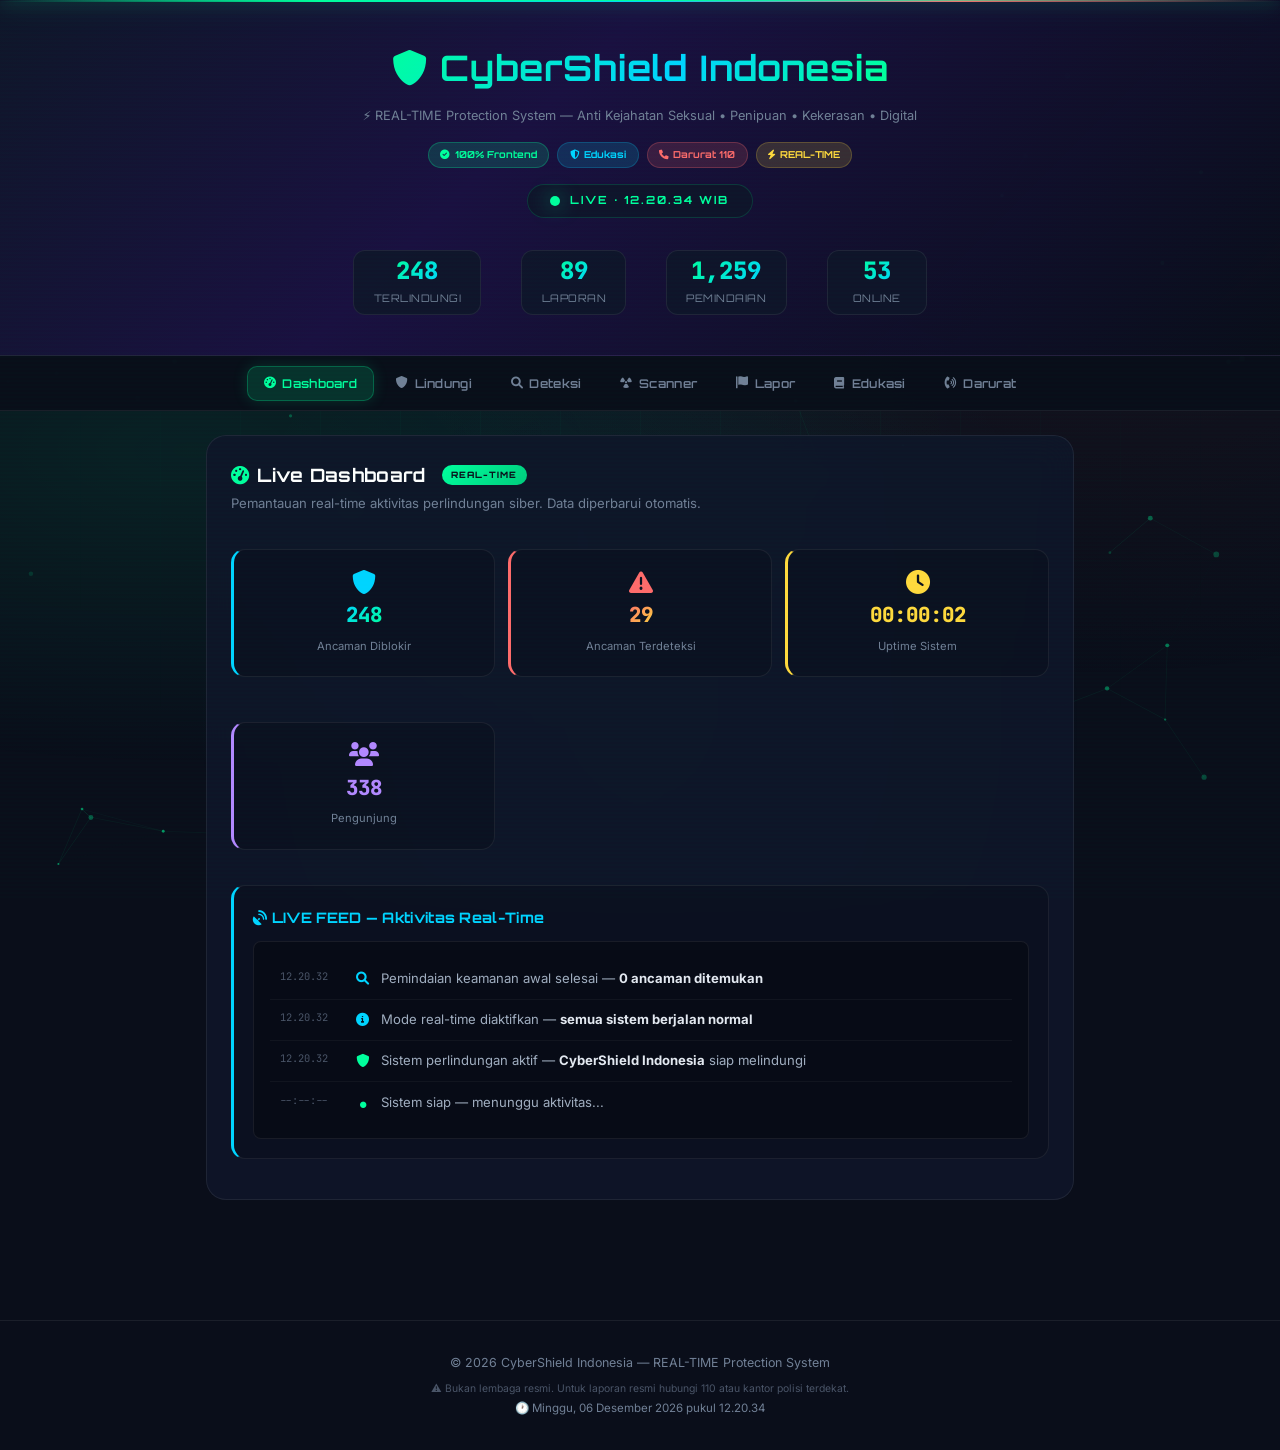
==== commit dcd5c9d3: "Fix phone analysis - accurate operator detection, remove random risk scoring" ====
--- a/index.html
+++ b/index.html
@@ -636,70 +636,172 @@
 },500);
 
 // ===== PHONE ANALYSIS =====
+
 function analyzePhone(){
   var v=document.getElementById('phone-input').value.trim();
   var box=document.getElementById('phone-result');
   if(!v){box.classList.add('show');box.style.borderLeftColor='var(--danger)';box.innerHTML='<span style="color:var(--danger)"><i class="fas fa-exclamation-circle"></i> Masukkan nomor telepon</span>';return;}
   addFeed('search','Menganalisis nomor: <strong>'+v+'</strong>');
   var cleaned=v.replace(/[^0-9]/g,'');
-  var riskScore=0;
-  var info='';
-  
-  // Format analysis
-  if(cleaned.length<8||cleaned.length>15){
-    info+='<div class="result-item"><span class="label">Format</span><span class="value red"><i class="fas fa-times-circle"></i> Tidak valid</span></div>';
-    riskScore+=30;
+  
+  // === OPERATOR PREFIX DATABASE (AKURAT) ===
+  var OPERATORS=[
+    {name:'Telkomsel',brands:['SimPATI','Kartu Halo','Kartu AS'],prefixes:['0811','0812','0813','0821','0822','0823','0851','0852','0853']},
+    {name:'Indosat Ooredoo',brands:['IM3','Matrix'],prefixes:['0814','0815','0816','0855','0856','0857','0858']},
+    {name:'XL Axiata',brands:['XL','AXIS'],prefixes:['0817','0818','0819','0877','0878','0879','0859']},
+    {name:'Three (3)',brands:['3'],prefixes:['0895','0896','0897','0898','0899']},
+    {name:'Smartfren',brands:['Smartfren'],prefixes:['0881','0882','0883','0884','0885','0886','0887','0888','0889']},
+    {name:'Bolt 4G',brands:['Bolt'],prefixes:['0921','0922','0923','0928']}
+  ];
+  
+  // Landline area codes
+  var LANDLINE={
+    '021':'Jakarta, Tangerang, Bekasi, Depok','022':'Bandung, Cimahi','024':'Semarang, Demak, Kendal',
+    '031':'Surabaya, Gresik','061':'Medan, Binjai','0411':'Makassar','0542':'Balikpapan',
+    '0361':'Denpasar','0741':'Lampung','0271':'Surakarta','0274':'Yogyakarta',
+    '0251':'Bogor','0265':'Tasikmalaya','0281':'Tegal','0291':'Rembang',
+    '0321':'Sidoarjo','0341':'Malang','0351':'Madiun','0371':'Mataram',
+    '0511':'Banjarmasin','0531':'Samarinda','0541':'Samarinda','0561':'Pontianak',
+    '0621':'Aceh','0641':'Pekanbaru','0651':'Padang','0661':'Jambi',
+    '0711':'Palembang','0751':'Padang Panjang','0761':'Pekanbaru','0778':'Tanjungpinang'
+  };
+  var EMERGENCY={110:'Polisi',112:'Emergency',113:'Pemadam',114:'PLN',115:'SAR',116:'Ambulans',118:'Ambulans',119:'Ambulans',129:'KPAI',155:'Kominfo'};
+  var PREMIUM=['0801','0809','0900','0901','0902','0903','0904'];
+  
+  // === NORMALIZE ===
+  var national=cleaned;
+  if(national.startsWith('62'))national='0'+national.slice(2);
+  
+  var info={
+    cleaned:cleaned,
+    national:national,
+    digits:cleaned.length,
+    valid:false,
+    type:'unknown',
+    operator:null,
+    brand:null,
+    region:null,
+    isPremium:false,
+    isEmergency:false,
+    international:null,
+    warnings:[]
+  };
+  
+  // International format
+  var intl='62'+cleaned.replace(/^0?/,'').replace(/^62/,'');
+  info.international='+'+intl;
+  
+  // === CHECK SHORTCODES (EMERGENCY) ===
+  if(EMERGENCY[cleaned]){
+    info.valid=true;info.type='emergency';info.isEmergency=true;
+    info.warnings.push('Nomor darurat/layanan publik: '+EMERGENCY[cleaned]);
+    renderPhoneResult(info,box);
+    return;
+  }
+  
+  // === LENGTH CHECK ===
+  if(cleaned.length<8){info.warnings.push('Nomor terlalu pendek ('+cleaned.length+' digit)');renderPhoneResult(info,box);return;}
+  if(cleaned.length>15){info.warnings.push('Nomor terlalu panjang ('+cleaned.length+' digit)');renderPhoneResult(info,box);return;}
+  if(!national.startsWith('0')){info.warnings.push('Format nomor tidak dikenal');renderPhoneResult(info,box);return;}
+  
+  info.valid=true;
+  
+  // === PREMIUM CHECK ===
+  for(var i=0;i<PREMIUM.length;i++){if(national.startsWith(PREMIUM[i])){info.isPremium=true;info.type='premium';info.warnings.push('Nomor premium/berbayar');break;}}
+  
+  // === TYPE DETECTION ===
+  if(national.startsWith('08')||cleaned.startsWith('628')){
+    info.type='mobile';
+    // Check 5-digit prefix first (e.g., 08951), then 4-digit
+    var p5=national.substring(0,5),p4=national.substring(0,4);
+    for(var o=0;o<OPERATORS.length;o++){
+      for(var p=0;p<OPERATORS[o].prefixes.length;p++){
+        var op=OPERATORS[o].prefixes[p];
+        if((op.length===5&&national.startsWith(op))||(op.length===4&&national.startsWith(op))){
+          info.operator=OPERATORS[o].name;
+          info.brand=OPERATORS[o].brands[Math.floor(Math.random()*OPERATORS[o].brands.length)];
+          break;
+        }
+      }
+      if(info.operator)break;
+    }
+    if(!info.operator&&national.startsWith('08'))info.warnings.push('Prefix '+p4+' tidak dikenal');
+    var nl=national.length;
+    if(nl<10||nl>14)info.warnings.push('Panjang nomor tidak umum ('+nl+' digit, standar 10-14)');
+  } 
+  else if(national.startsWith('0')&&!info.isPremium){
+    // Check landline
+    for(var cl=3;cl<=4;cl++){
+      var ac=national.substring(0,cl);
+      if(LANDLINE[ac]){info.type='landline';info.region=LANDLINE[ac];break;}
+    }
+  }
+  
+  if(info.type==='unknown'&&national.startsWith('0'))info.warnings.push('Tidak dapat mendeteksi jenis nomor');
+  
+  renderPhoneResult(info,box);
+}
+
+function renderPhoneResult(info,box){
+  var h='';
+  
+  // Basic info
+  h+='<div class="result-item"><span class="label">📱 Nomor</span><span class="value mono">'+info.cleaned+'</span></div>';
+  h+='<div class="result-item"><span class="label">🔢 Digit</span><span class="value">'+info.digits+'</span></div>';
+  h+='<div class="result-item"><span class="label">🌐 Internasional</span><span class="value mono">'+info.international+'</span></div>';
+  
+  // Status
+  var statusColor=info.valid&&info.warnings.length===0?'green':'red';
+  var statusText=info.valid&&info.warnings.length===0?'Valid':'Periksa';
+  h+='<div class="result-item"><span class="label">✅ Status</span><span class="value '+statusColor+'">'+statusText+'</span></div>';
+  
+  // Type
+  var typeIcon='<i class="fas fa-mobile-alt" style="color:var(--primary)"></i>';
+  if(info.type==='landline')typeIcon='<i class="fas fa-phone" style="color:var(--accent)"></i>';
+  else if(info.type==='emergency')typeIcon='<i class="fas fa-ambulance" style="color:var(--danger)"></i>';
+  else if(info.type==='premium')typeIcon='<i class="fas fa-dollar-sign" style="color:var(--yellow)"></i>';
+  h+='<div class="result-item"><span class="label">📋 Tipe</span><span class="value">'+typeIcon+' '+info.type.charAt(0).toUpperCase()+info.type.slice(1)+'</span></div>';
+  
+  // Operator (mobile only)
+  if(info.operator){
+    h+='<div class="result-item"><span class="label">🏢 Operator</span><span class="value" style="color:var(--primary)"><i class="fas fa-signal"></i> '+info.operator+'</span></div>';
+    h+='<div class="result-item"><span class="label">💳 Brand</span><span class="value">'+info.brand+'</span></div>';
+  }
+  
+  // Region (landline only)
+  if(info.region){
+    h+='<div class="result-item"><span class="label">📍 Wilayah</span><span class="value" style="color:var(--accent)"><i class="fas fa-map-marker-alt"></i> '+info.region+'</span></div>';
+  }
+  
+  // Warnings
+  if(info.warnings.length>0){
+    h+='<div style="border-top:1px solid var(--glass-border);margin-top:0.5rem;padding-top:0.5rem">';
+    for(var w=0;w<info.warnings.length;w++){
+      h+='<div style="padding:0.25rem 0;color:var(--yellow);font-size:0.82rem"><i class="fas fa-info-circle"></i> '+info.warnings[w]+'</div>';
+    }
+    h+='</div>';
   } else {
-    info+='<div class="result-item"><span class="label">📱 Format</span><span class="value green"><i class="fas fa-check-circle"></i> Valid ('+cleaned.length+' digit)</span></div>';
+    h+='<div style="border-top:1px solid var(--glass-border);margin-top:0.5rem;padding-top:0.5rem;color:var(--primary);font-size:0.82rem"><i class="fas fa-check-circle"></i> Nomor valid — tidak ada masalah terdeteksi</div>';
   }
   
-  // Provider detection  
-  var provider='Unknown',providerIcon='<i class="fas fa-question-circle" style="color:var(--text-dim)"></i>';
-  if(cleaned.startsWith('081')||cleaned.startsWith('082')||cleaned.startsWith('083')){provider='Telkomsel';providerIcon='<i class="fas fa-signal" style="color:var(--primary)"></i>';}
-  else if(cleaned.startsWith('085')||cleaned.startsWith('086')){provider='Indosat Ooredoo';providerIcon='<i class="fas fa-signal" style="color:var(--primary)"></i>';}
-  else if(cleaned.startsWith('087')||cleaned.startsWith('088')){provider='XL Axiata';providerIcon='<i class="fas fa-signal" style="color:var(--primary)"></i>';}
-  else if(cleaned.startsWith('0895')||cleaned.startsWith('0896')||cleaned.startsWith('0897')||cleaned.startsWith('0898')||cleaned.startsWith('0899')){provider='Three';providerIcon='<i class="fas fa-signal" style="color:var(--primary)"></i>';}
-  else if(cleaned.startsWith('0881')||cleaned.startsWith('0882')){provider='Smartfren';providerIcon='<i class="fas fa-signal" style="color:var(--primary)"></i>';}
-  
-  info+='<div class="result-item"><span class="label">🏢 Provider</span><span class="value">'+providerIcon+' '+provider+'</span></div>';
-  
-  // International format
-  var intl='+62'+cleaned.replace(/^0?/,'');
-  info+='<div class="result-item"><span class="label">🌐 Format Internasional</span><span class="value mono">'+intl+'</span></div>';
-  info+='<div class="result-item"><span class="label">🔢 Jumlah Digit</span><span class="value">'+cleaned.length+'</span></div>';
-  
-  // Risk analysis (simulated)
-  if(cleaned.length>=10&&cleaned.length<=13){
-    riskScore+=Math.floor(Math.random()*15);
-  } else {
-    riskScore+=Math.floor(Math.random()*30)+10;
-  }
-  
-  // Known scam patterns (simulated)
-  var scamPatterns=false;
-  var suspiciousPrefixes=['0898','0899','0889','0877'];
-  for(var i=0;i<suspiciousPrefixes.length;i++){
-    if(cleaned.startsWith(suspiciousPrefixes[i])){scamPatterns=true;riskScore+=35;break;}
-  }
-  
-  info+='<div class="result-item"><span class="label">⚠️ Pola Mencurigakan</span><span class="value '+(scamPatterns?'red':'green')+'">'+(scamPatterns?'<i class="fas fa-exclamation-triangle"></i> Terdeteksi':'<i class="fas fa-check-circle"></i> Tidak ada')+'</span></div>';
-  info+='<div class="result-item"><span class="label">📊 Risiko</span><span class="value '+(riskScore<30?'green':riskScore<60?'yellow':'red')+'">'+(riskScore<30?'Rendah':riskScore<60?'Sedang':'Tinggi')+'</span></div>';
-  info+='<br><div style="color:var(--text-dim);font-size:0.72rem;border-top:1px solid var(--glass-border);padding-top:0.5rem"><i class="fas fa-info-circle"></i> Analisis berbasis client-side. Untuk data akurat, diperlukan backend server dengan database.</div>';
-  
-  // Update risk meter
+  h+='<div style="color:var(--text-dim);font-size:0.72rem;margin-top:0.8rem;border-top:1px solid var(--glass-border);padding-top:0.5rem"><i class="fas fa-info-circle" style="color:var(--accent)"></i> Analisis client-side berdasarkan format dan prefix. Deteksi operator akurat untuk nomor Indonesia.</div>';
+  
+  box.innerHTML=h;
+  box.classList.add('show');
+  box.style.borderLeftColor=info.warnings.length===0?'var(--primary)':'var(--yellow)';
+  
+  // Update risk meter (simplified - based on warnings)
+  var riskScore=Math.min(info.warnings.length*20,100);
   var circumference=339.292;
   var circle=document.getElementById('risk-circle');
   var offset=circumference-(riskScore/100)*circumference;
   circle.style.strokeDashoffset=offset;
-  var color=riskScore<30?'var(--primary)':riskScore<60?'var(--yellow)':'var(--danger)';
+  var color=riskScore<20?'var(--primary)':riskScore<60?'var(--yellow)':'var(--danger)';
   circle.style.stroke=color;
   document.getElementById('risk-value').textContent=riskScore;
   document.getElementById('risk-value').style.color=color;
-  
-  box.innerHTML=info;
-  box.classList.add('show');
-  box.style.borderLeftColor=riskScore<30?'var(--primary)':riskScore<60?'var(--yellow)':'var(--danger)';
-}
+}
+
 
 // ===== USERNAME CHECK =====
 function checkUsername(){
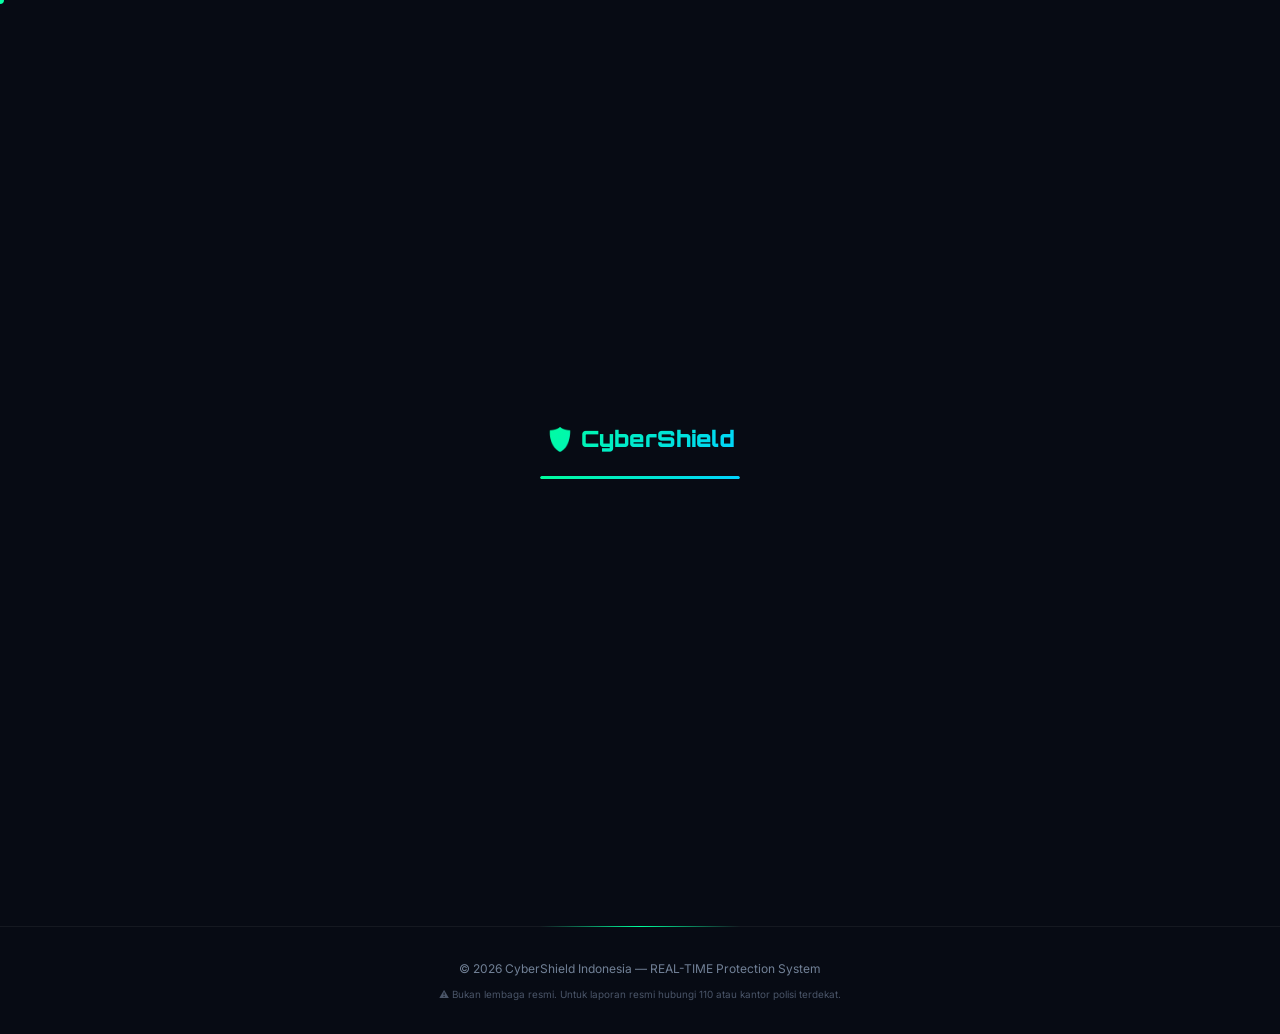
==== commit 7a6af362: "UI perfection - loading screen, custom cursor, particles, glassmorphism v2" ====
--- a/index.html
+++ b/index.html
@@ -9,88 +9,172 @@
 <link href="https://fonts.googleapis.com/css2?family=Inter:wght@300;400;500;600;700;800;900&family=JetBrains+Mono:wght@400;500;600;700&family=Orbitron:wght@400;500;600;700;800;900&display=swap" rel="stylesheet">
 <link href="https://cdnjs.cloudflare.com/ajax/libs/font-awesome/6.0.0/css/all.min.css" rel="stylesheet">
 <style>
+:root {
+  --primary: #00ff9d;
+  --primary-2: #00cc7d;
+  --primary-dim: rgba(0,255,157,0.12);
+  --primary-glow: rgba(0,255,157,0.3);
+  --danger: #ff6b6b;
+  --danger-dim: rgba(255,107,107,0.12);
+  --danger-glow: rgba(255,107,107,0.3);
+  --accent: #00d4ff;
+  --accent-dim: rgba(0,212,255,0.12);
+  --accent-glow: rgba(0,212,255,0.3);
+  --yellow: #ffd93d;
+  --yellow-dim: rgba(255,217,61,0.12);
+  --purple: #b388ff;
+  --purple-dim: rgba(179,136,255,0.12);
+  --dark: #070b14;
+  --dark2: #0c1225;
+  --dark3: #140e30;
+  --dark4: #1a1045;
+  --glass: rgba(12,18,37,0.82);
+  --glass-2: rgba(20,14,48,0.7);
+  --glass-border: rgba(255,255,255,0.06);
+  --glass-border-hover: rgba(0,255,157,0.2);
+  --radius: 14px;
+  --radius-sm: 8px;
+  --radius-lg: 22px;
+  --text: #e2e8f0;
+  --text-dim: #718096;
+  --text-muted: #4a5568;
+  --shadow-card: 0 8px 32px rgba(0,0,0,0.3);
+  --shadow-glow: 0 0 30px var(--primary-glow);
+  --transition: 0.3s cubic-bezier(0.4, 0, 0.2, 1);
+}
+
 *{margin:0;padding:0;box-sizing:border-box}
-:root{--primary:#00ff9d;--primary-dim:rgba(0,255,157,0.15);--primary-2:#00cc7d;--danger:#ff6b6b;--danger-dim:rgba(255,107,107,0.15);--accent:#00d4ff;--accent-dim:rgba(0,212,255,0.15);--yellow:#ffd93d;--yellow-dim:rgba(255,217,61,0.15);--purple:#b388ff;--purple-dim:rgba(179,136,255,0.15);--dark:#0a0e1a;--dark2:#0f1629;--dark3:#1a1040;--glass:rgba(15,22,41,0.88);--glass-2:rgba(26,16,64,0.7);--glass-border:rgba(255,255,255,0.07);--radius:14px;--radius-sm:8px;--radius-lg:20px}
-body{font-family:'Inter',system-ui,sans-serif;background:var(--dark);color:var(--text);min-height:100vh;overflow-x:hidden;line-height:1.6;-webkit-font-smoothing:antialiased;--text:#e2e8f0;--text-dim:#718096;--text-muted:#4a5568}
+html{scroll-behavior:smooth}
+body{font-family:'Inter',system-ui,sans-serif;background:var(--dark);color:var(--text);min-height:100vh;overflow-x:hidden;line-height:1.6;-webkit-font-smoothing:antialiased;cursor:default}
 h1,h2,h3,.tab,.live-text,.stat label,.tag,.live-badge,.cyber-text{font-family:'Orbitron','Segoe UI',sans-serif;letter-spacing:0.3px}
-code,.result-item .value,.mono{font-family:'JetBrains Mono','Fira Code',monospace}
+code,.mono,.result-item .value{font-family:'JetBrains Mono','Fira Code',monospace}
 ::selection{background:var(--primary-dim);color:var(--primary)}
-/* ===== BACKGROUND EFFECTS ===== */
+
+/* ===== LOADING SCREEN ===== */
+#loader{position:fixed;top:0;left:0;width:100%;height:100%;background:var(--dark);z-index:99999;display:flex;flex-direction:column;align-items:center;justify-content:center;transition:opacity 0.8s ease,visibility 0.8s ease}
+#loader.hidden{opacity:0;visibility:hidden;pointer-events:none}
+#loader .logo-text{font-family:'Orbitron',monospace;font-size:1.4rem;font-weight:900;background:linear-gradient(135deg,var(--primary),var(--accent));-webkit-background-clip:text;-webkit-text-fill-color:transparent;background-clip:text;margin-bottom:1.2rem;animation:pulse-text 1.5s ease-in-out infinite}
+#loader .bar-wrap{width:200px;height:3px;background:rgba(255,255,255,0.05);border-radius:3px;overflow:hidden}
+#loader .bar-fill{height:100%;width:0;background:linear-gradient(90deg,var(--primary),var(--accent),var(--primary));background-size:200% 100%;border-radius:3px;animation:loaderBar 1.8s ease-in-out forwards, shimmer 1.5s linear infinite}
+@keyframes loaderBar{0%{width:0%}30%{width:40%}60%{width:70%}100%{width:100%}}
+@keyframes shimmer{0%{background-position:-200% 0}100%{background-position:200% 0}}
+
+/* ===== CUSTOM CURSOR ===== */
+.cursor-dot{position:fixed;width:8px;height:8px;background:var(--primary);border-radius:50%;pointer-events:none;z-index:99999;mix-blend-mode:screen;transition:transform 0.1s,opacity 0.3s;transform:translate(-50%,-50%)}
+.cursor-ring{position:fixed;width:40px;height:40px;border:1.5px solid rgba(0,255,157,0.3);border-radius:50%;pointer-events:none;z-index:99998;mix-blend-mode:screen;transition:width 0.3s,height 0.3s,border-color 0.3s,opacity 0.3s;transform:translate(-50%,-50%)}
+.cursor-ring.hover{width:56px;height:56px;border-color:var(--primary);background:rgba(0,255,157,0.05)}
+
+/* ===== BACKGROUND ===== */
 #particle-canvas{position:fixed;top:0;left:0;width:100%;height:100%;z-index:-2;pointer-events:none}
-body::before{content:'';position:fixed;top:0;left:0;width:100%;height:100%;background:radial-gradient(ellipse at 15% 50%,rgba(0,255,157,0.08) 0%,transparent 50%),radial-gradient(ellipse at 85% 20%,rgba(255,107,107,0.06) 0%,transparent 50%),radial-gradient(ellipse at 50% 80%,rgba(0,212,255,0.06) 0%,transparent 50%);z-index:-3;animation:bgShift 20s ease-in-out infinite}
-@keyframes bgShift{0%,100%{transform:scale(1)rotate(0deg)}33%{transform:scale(1.03)rotate(0.5deg)}66%{transform:scale(1.01)rotate(-0.5deg)}}
-.grid-overlay{position:fixed;top:0;left:0;width:100%;height:100%;background-image:linear-gradient(rgba(0,255,157,0.025) 1px,transparent 1px),linear-gradient(90deg,rgba(0,255,157,0.025) 1px,transparent 1px);background-size:80px 80px;z-index:-1;pointer-events:none;mask-image:radial-gradient(ellipse at center,black 30%,transparent 70%)}
-.scanline{position:fixed;top:0;left:0;width:100%;height:100%;background:repeating-linear-gradient(0deg,transparent,transparent 2px,rgba(0,255,157,0.01) 2px,rgba(0,255,157,0.01) 4px);z-index:9998;pointer-events:none}
-.laser{position:fixed;left:0;width:100%;height:1px;background:linear-gradient(90deg,transparent,var(--primary),transparent);box-shadow:0 0 15px var(--primary),0 0 30px var(--primary);z-index:9999;pointer-events:none;animation:laserScan 3.5s linear infinite}
+body::before{content:'';position:fixed;top:0;left:0;width:100%;height:100%;background:radial-gradient(ellipse at 15% 50%,rgba(0,255,157,0.06) 0%,transparent 50%),radial-gradient(ellipse at 85% 20%,rgba(255,107,107,0.04) 0%,transparent 50%),radial-gradient(ellipse at 50% 80%,rgba(0,212,255,0.04) 0%,transparent 50%);z-index:-3;animation:bgShift 25s ease-in-out infinite}
+@keyframes bgShift{0%,100%{transform:scale(1)rotate(0deg)}25%{transform:scale(1.02)rotate(0.3deg)}50%{transform:scale(1.04)rotate(-0.3deg)}75%{transform:scale(1.02)rotate(0.2deg)}}
+.grid-overlay{position:fixed;top:0;left:0;width:100%;height:100%;background-image:linear-gradient(rgba(0,255,157,0.02) 1px,transparent 1px),linear-gradient(90deg,rgba(0,255,157,0.02) 1px,transparent 1px);background-size:70px 70px;z-index:-1;pointer-events:none;mask-image:radial-gradient(ellipse at center,black 25%,transparent 70%)}
+.scanline{position:fixed;top:0;left:0;width:100%;height:100%;background:repeating-linear-gradient(0deg,transparent,transparent 2px,rgba(0,255,157,0.008) 2px,rgba(0,255,157,0.008) 4px);z-index:9997;pointer-events:none}
+.laser{position:fixed;left:0;width:100%;height:1px;background:linear-gradient(90deg,transparent,var(--primary),var(--accent),var(--primary),transparent);box-shadow:0 0 20px var(--primary),0 0 40px var(--accent);z-index:9998;pointer-events:none;animation:laserScan 4s linear infinite}
 @keyframes laserScan{0%{top:0;opacity:0}5%{opacity:1}90%{opacity:1}100%{top:100%;opacity:0}}
+
+/* ===== DECORATIVE CORNER ===== */
+.corner{
+  position:fixed;width:60px;height:60px;z-index:9996;pointer-events:none;opacity:0.3
+}
+.corner::before,.corner::after{content:'';position:absolute;background:var(--primary)}
+.corner-tl{top:10px;left:10px}
+.corner-tl::before{top:0;left:0;width:2px;height:100%}
+.corner-tl::after{top:0;left:0;width:100%;height:2px}
+.corner-tr{top:10px;right:10px}
+.corner-tr::before{top:0;right:0;width:2px;height:100%}
+.corner-tr::after{top:0;right:0;width:100%;height:2px}
+.corner-bl{bottom:10px;left:10px}
+.corner-bl::before{bottom:0;left:0;width:2px;height:100%}
+.corner-bl::after{bottom:0;left:0;width:100%;height:2px}
+.corner-br{bottom:10px;right:10px}
+.corner-br::before{bottom:0;right:0;width:2px;height:100%}
+.corner-br::after{bottom:0;right:0;width:100%;height:2px}
+
 /* ===== KEYFRAMES ===== */
-@keyframes fadeInUp{from{opacity:0;transform:translateY(20px)}to{opacity:1;transform:translateY(0)}}
+@keyframes fadeInUp{from{opacity:0;transform:translateY(24px)}to{opacity:1;transform:translateY(0)}}
 @keyframes fadeIn{from{opacity:0}to{opacity:1}}
-@keyframes scaleIn{from{opacity:0;transform:scale(0.95)}to{opacity:1;transform:scale(1)}}
+@keyframes scaleIn{from{opacity:0;transform:scale(0.92)}to{opacity:1;transform:scale(1)}}
+@keyframes slideUp{from{opacity:0;transform:translateY(40px)}to{opacity:1;transform:translateY(0)}}
 @keyframes spin{to{transform:rotate(360deg)}}
-@keyframes livePulse{0%{box-shadow:0 0 0 0 rgba(0,255,157,0.6)}70%{box-shadow:0 0 0 20px rgba(0,255,157,0)}100%{box-shadow:0 0 0 0 rgba(0,255,157,0)}}
-@keyframes shimmer{0%{background-position:-200% 0}100%{background-position:200% 0}}
-@keyframes float{0%,100%{transform:translateY(0)}50%{transform:translateY(-10px)}}
-@keyframes glow{0%,100%{box-shadow:0 0 5px var(--primary),0 0 10px var(--primary-dim)}50%{box-shadow:0 0 20px var(--primary),0 0 40px var(--primary-dim)}}
-@keyframes pulse-text{0%,100%{opacity:1}50%{opacity:0.6}}
-@keyframes slideIn{from{transform:translateX(-100%);opacity:0}to{transform:translateX(0);opacity:1}}
-@keyframes warning{0%,100%{border-color:rgba(255,107,107,0.3)}50%{border-color:rgba(255,107,107,0.8)}}
-@keyframes progress{from{width:0%}to{width:100%}}
-@keyframes neon-border{0%,100%{border-color:rgba(0,255,157,0.3);box-shadow:0 0 10px var(--primary-dim)}50%{border-color:rgba(0,255,157,0.7);box-shadow:0 0 25px var(--primary-dim)}}
+@keyframes livePulse{0%{box-shadow:0 0 0 0 rgba(0,255,157,0.5)}70%{box-shadow:0 0 0 18px rgba(0,255,157,0)}100%{box-shadow:0 0 0 0 rgba(0,255,157,0)}}
+@keyframes glow{0%,100%{box-shadow:0 0 8px var(--primary),0 0 20px var(--primary-dim)}50%{box-shadow:0 0 24px var(--primary),0 0 48px var(--primary-dim)}}
+@keyframes pulse-text{0%,100%{opacity:1}50%{opacity:0.5}}
+@keyframes slideIn{from{transform:translateX(-20px);opacity:0}to{transform:translateX(0);opacity:1}}
+@keyframes progressAnim{from{width:0%}to{width:100%}}
+@keyframes neon-border{0%,100%{border-color:rgba(0,255,157,0.2);box-shadow:0 0 10px var(--primary-dim)}50%{border-color:rgba(0,255,157,0.5);box-shadow:0 0 30px var(--primary-dim)}}
 @keyframes data-flow{0%{transform:translateX(-100%)}100%{transform:translateX(100%)}}
-@keyframes blink{0%,100%{opacity:1}50%{opacity:0}}
+@keyframes blink{0%,100%{opacity:1}50%{opacity:0.3}}
+@keyframes float{0%,100%{transform:translateY(0)}50%{transform:translateY(-8px)}}
+@keyframes pulse-ring{0%{transform:scale(1);opacity:0.6}100%{transform:scale(1.4);opacity:0}}
+@keyframes gradient-shift{0%{background-position:0% 50%}50%{background-position:100% 50%}100%{background-position:0% 50%}}
+@keyframes card-enter{from{opacity:0;transform:translateY(30px) scale(0.98)}to{opacity:1;transform:translateY(0) scale(1)}}
+@keyframes ripple{0%{transform:scale(0);opacity:0.5}100%{transform:scale(4);opacity:0}}
+
 /* ===== HERO ===== */
-.hero{background:linear-gradient(135deg,var(--dark2) 0%,var(--dark3) 40%,rgba(10,14,26,0.95) 100%);padding:2.5rem 1rem 1.5rem;text-align:center;border-bottom:1px solid var(--glass-border);position:relative;overflow:hidden}
-.hero::after{content:'';position:absolute;top:0;left:0;width:100%;height:2px;background:linear-gradient(90deg,transparent,var(--primary),var(--accent),var(--danger),transparent);animation:data-flow 3s linear infinite}
-.hero-content h1{font-size:2.2rem;background:linear-gradient(135deg,var(--primary) 0%,var(--accent) 30%,var(--primary) 50%,var(--yellow) 70%,var(--danger) 100%);background-size:200% auto;-webkit-background-clip:text;-webkit-text-fill-color:transparent;background-clip:text;animation:shimmer 4s linear infinite;margin-bottom:0.3rem;letter-spacing:1px}
-.tagline{font-size:0.8rem;color:var(--text-dim);margin-bottom:1rem}
-.hero-badges{display:flex;justify-content:center;gap:0.5rem;flex-wrap:wrap;margin-bottom:1rem}
-.hero-badge{display:inline-flex;align-items:center;gap:0.3rem;padding:0.25rem 0.7rem;border-radius:100px;font-size:0.6rem;font-family:'Orbitron',sans-serif;font-weight:700;transition:all 0.3s}
-.hero-badge:hover{transform:scale(1.05)}
-.hero-badge.green{background:var(--primary-dim);color:var(--primary);border:1px solid rgba(0,255,157,0.25)}
+.hero{background:linear-gradient(135deg,var(--dark2) 0%,var(--dark3) 35%,rgba(10,14,26,0.95) 100%);padding:2.8rem 1rem 1.8rem;text-align:center;border-bottom:1px solid var(--glass-border);position:relative;overflow:hidden}
+.hero::after{content:'';position:absolute;top:0;left:0;width:100%;height:2px;background:linear-gradient(90deg,transparent,var(--primary),var(--accent),var(--primary),transparent);animation:data-flow 3s linear infinite}
+.hero::before{content:'';position:absolute;bottom:0;left:0;width:100%;height:1px;background:linear-gradient(90deg,transparent,var(--danger),transparent);opacity:0.3}
+.hero-content h1{font-size:2rem;background:linear-gradient(135deg,var(--primary) 0%,var(--accent) 25%,var(--primary) 50%,var(--yellow) 75%,var(--danger) 100%);background-size:300% auto;-webkit-background-clip:text;-webkit-text-fill-color:transparent;background-clip:text;animation:gradient-shift 6s ease infinite;margin-bottom:0.3rem;letter-spacing:1px}
+.tagline{font-size:0.78rem;color:var(--text-dim);margin-bottom:1rem}
+.hero-badges{display:flex;justify-content:center;gap:0.45rem;flex-wrap:wrap;margin-bottom:1rem}
+.hero-badge{display:inline-flex;align-items:center;gap:0.3rem;padding:0.22rem 0.65rem;border-radius:100px;font-size:0.58rem;font-family:'Orbitron',sans-serif;font-weight:700;transition:all var(--transition)}
+.hero-badge:hover{transform:translateY(-2px);filter:brightness(1.2)}
+.hero-badge.green{background:var(--primary-dim);color:var(--primary);border:1px solid rgba(0,255,157,0.2)}
 .hero-badge.blue{background:var(--accent-dim);color:var(--accent);border:1px solid rgba(0,212,255,0.2)}
-.hero-badge.red{background:var(--danger-dim);color:var(--danger);border:1px solid rgba(255,107,107,0.25)}
+.hero-badge.red{background:var(--danger-dim);color:var(--danger);border:1px solid rgba(255,107,107,0.2)}
 .hero-badge.yellow{background:var(--yellow-dim);color:var(--yellow);border:1px solid rgba(255,217,61,0.2)}
-.hero-badge.purple{background:var(--purple-dim);color:var(--purple);border:1px solid rgba(179,136,255,0.2)}
-.live-indicator{display:inline-flex;align-items:center;gap:0.6rem;background:var(--glass);border:1px solid rgba(0,255,157,0.15);padding:0.45rem 1.4rem;border-radius:100px;margin-bottom:1rem;backdrop-filter:blur(10px);animation:glow 2s ease-in-out infinite}
-.live-dot{width:10px;height:10px;background:var(--primary);border-radius:50%;animation:livePulse 1.5s infinite;box-shadow:0 0 20px rgba(0,255,157,0.6)}
-.live-text{color:var(--primary);font-weight:700;font-size:0.7rem;letter-spacing:2px}
-.live-badge{background:linear-gradient(135deg,var(--primary),#00cc7d);color:var(--dark);font-size:0.55rem;padding:0.2rem 0.6rem;border-radius:20px;font-weight:800;letter-spacing:1px;font-family:'Orbitron',sans-serif;vertical-align:middle}
+.live-indicator{display:inline-flex;align-items:center;gap:0.7rem;background:var(--glass);border:1px solid rgba(0,255,157,0.12);padding:0.5rem 1.5rem;border-radius:100px;margin-bottom:1rem;backdrop-filter:blur(12px);animation:glow 3s ease-in-out infinite}
+.live-dot{width:10px;height:10px;background:var(--primary);border-radius:50%;position:relative}
+.live-dot::after{content:'';position:absolute;top:-4px;left:-4px;width:18px;height:18px;border-radius:50%;border:2px solid var(--primary);animation:pulse-ring 1.5s ease-out infinite}
+.live-text{color:var(--primary);font-weight:700;font-size:0.68rem;letter-spacing:2px}
+
 /* ===== STATS BAR ===== */
-.stats-bar{display:flex;justify-content:center;gap:2.5rem;flex-wrap:wrap;padding:1rem 0}
-.stat{position:relative;padding:0.5rem 1.2rem;background:var(--glass);border:1px solid var(--glass-border);border-radius:12px;min-width:100px;text-align:center}
-.stat .number{font-size:1.5rem;font-weight:800;background:linear-gradient(135deg,var(--primary),var(--accent));-webkit-background-clip:text;-webkit-text-fill-color:transparent;background-clip:text;font-family:'JetBrains Mono',monospace;line-height:1}
-.stat label{font-size:0.65rem;color:var(--text-dim);text-transform:uppercase;letter-spacing:0.5px;display:block;margin-top:0.2rem;-webkit-text-fill-color:var(--text-dim)}
+.stats-bar{display:flex;justify-content:center;gap:1.2rem;flex-wrap:wrap;padding:0.8rem 0}
+.stat{position:relative;padding:0.5rem 1.2rem;background:var(--glass);border:1px solid var(--glass-border);border-radius:12px;min-width:90px;text-align:center;transition:all var(--transition)}
+.stat:hover{transform:translateY(-3px);border-color:var(--glass-border-hover);box-shadow:0 8px 24px rgba(0,0,0,0.2)}
+.stat .number{font-size:1.4rem;font-weight:800;background:linear-gradient(135deg,var(--primary),var(--accent));-webkit-background-clip:text;-webkit-text-fill-color:transparent;background-clip:text;font-family:'JetBrains Mono',monospace;line-height:1.2}
+.stat label{font-size:0.6rem;color:var(--text-dim);text-transform:uppercase;letter-spacing:0.8px;display:block;margin-top:0.15rem}
+
 /* ===== TABS ===== */
-.tabs{display:flex;justify-content:center;background:rgba(10,14,26,0.95);backdrop-filter:blur(24px);padding:0.6rem;gap:0.3rem;border-bottom:1px solid var(--glass-border);position:sticky;top:0;z-index:100;overflow-x:auto}
-.tab{background:transparent;border:1px solid transparent;color:var(--text-dim);padding:0.55rem 1rem;cursor:pointer;font-size:0.75rem;border-radius:10px;transition:all 0.3s;white-space:nowrap;display:flex;align-items:center;gap:0.4rem;font-weight:600;font-family:'Orbitron',sans-serif}
-.tab:hover{color:var(--text);background:rgba(255,255,255,0.04);transform:translateY(-1px)}
-.tab.active{color:var(--primary);background:var(--primary-dim);border-color:rgba(0,255,157,0.25);box-shadow:0 0 15px var(--primary-dim)}
+.tabs{display:flex;justify-content:center;background:rgba(7,11,20,0.95);backdrop-filter:blur(24px);padding:0.6rem;gap:0.3rem;border-bottom:1px solid var(--glass-border);position:sticky;top:0;z-index:100;overflow-x:auto}
+.tab{background:transparent;border:1px solid transparent;color:var(--text-dim);padding:0.5rem 0.9rem;cursor:pointer;font-size:0.7rem;border-radius:10px;transition:all var(--transition);white-space:nowrap;display:flex;align-items:center;gap:0.35rem;font-weight:600;font-family:'Orbitron',sans-serif;position:relative}
+.tab:hover{color:var(--text);background:rgba(255,255,255,0.03);transform:translateY(-1px)}
+.tab.active{color:var(--primary);background:var(--primary-dim);border-color:rgba(0,255,157,0.2);box-shadow:0 0 20px var(--primary-dim)}
+
 /* ===== CONTAINER ===== */
-.container{max-width:900px;margin:0 auto;padding:1.5rem 1rem 3rem}
-.tab-content{display:none;animation:fadeInUp 0.4s ease}
+.container{max-width:920px;margin:0 auto;padding:1.5rem 1rem 3rem}
+.tab-content{display:none;animation:fadeInUp 0.45s ease}
 .tab-content.active{display:block}
-section.tab-content{background:var(--glass);border:1px solid var(--glass-border);border-radius:var(--radius-lg);padding:1.5rem;margin-bottom:1.5rem;backdrop-filter:blur(16px)}
+section.tab-content{background:var(--glass);border:1px solid var(--glass-border);border-radius:var(--radius-lg);padding:1.5rem;margin-bottom:1.5rem;backdrop-filter:blur(20px);position:relative;overflow:hidden}
+section.tab-content::before{content:'';position:absolute;top:0;left:0;width:100%;height:1px;background:linear-gradient(90deg,transparent,var(--primary),transparent);opacity:0.15}
+
 /* ===== TYPOGRAPHY ===== */
-h2{font-size:1.15rem;font-weight:700;color:#fff;margin-bottom:0.3rem;display:flex;align-items:center;gap:0.5rem}
-h2 i{color:var(--primary)}
-p.desc{color:var(--text-dim);font-size:0.82rem;margin-bottom:1.2rem;line-height:1.5}
+.section-title{font-size:1.1rem;font-weight:700;color:#fff;margin-bottom:0.3rem;display:flex;align-items:center;gap:0.5rem}
+.section-title i{color:var(--primary)}
+p.desc{color:var(--text-dim);font-size:0.8rem;margin-bottom:1rem;line-height:1.6}
+
 /* ===== CARDS ===== */
-.content-card{background:rgba(10,14,26,0.5);border:1px solid var(--glass-border);border-left:3px solid var(--primary);padding:1.2rem 1.2rem;border-radius:var(--radius);margin:1rem 0;transition:all 0.3s}
-.content-card:hover{border-left-color:var(--accent);background:rgba(10,14,26,0.7)}
+.content-card{background:rgba(7,11,20,0.5);border:1px solid var(--glass-border);border-left:3px solid var(--primary);padding:1.2rem;border-radius:var(--radius);margin:0.8rem 0;transition:all var(--transition);position:relative}
+.content-card:hover{border-left-color:var(--accent);background:rgba(7,11,20,0.65);transform:translateX(3px)}
 .content-card ul{list-style:none;padding:0}
-.content-card li{padding:0.45rem 0;color:#a0aec0;font-size:0.83rem;border-bottom:1px solid rgba(255,255,255,0.03);display:flex;align-items:flex-start;gap:0.5rem}
+.content-card li{padding:0.4rem 0;color:#a0aec0;font-size:0.82rem;border-bottom:1px solid rgba(255,255,255,0.03);display:flex;align-items:flex-start;gap:0.5rem;transition:all 0.2s}
+.content-card li:hover{padding-left:4px;color:var(--text)}
 .content-card li:last-child{border-bottom:none}
 .content-card li i{color:var(--primary);width:16px;margin-top:2px}
+
 /* ===== INPUTS ===== */
 .input-group{display:flex;gap:0.5rem;flex-wrap:wrap;margin-bottom:0.5rem}
-.input-group input,.input-group select,.input-group textarea{flex:1;min-width:150px;padding:0.7rem 1rem;background:rgba(255,255,255,0.04);border:1px solid var(--glass-border);border-radius:8px;color:var(--text);outline:none;font-family:'Inter',sans-serif;font-size:0.85rem;transition:all 0.3s}
-.input-group input:focus,.input-group select:focus,.input-group textarea:focus{border-color:var(--primary);box-shadow:0 0 15px var(--primary-dim)}
-textarea{width:100%;padding:0.7rem 1rem;background:rgba(255,255,255,0.04);border:1px solid var(--glass-border);border-radius:8px;color:var(--text);outline:none;font-family:'Inter',sans-serif;font-size:0.85rem;resize:vertical;min-height:80px;transition:all 0.3s}
-textarea:focus{border-color:var(--primary);box-shadow:0 0 15px var(--primary-dim)}
+input,select,textarea{flex:1;min-width:140px;padding:0.7rem 1rem;background:rgba(255,255,255,0.03);border:1px solid var(--glass-border);border-radius:10px;color:var(--text);outline:none;font-family:'Inter',sans-serif;font-size:0.85rem;transition:all var(--transition)}
+input:focus,select:focus,textarea:focus{border-color:var(--primary);box-shadow:0 0 20px var(--primary-dim),inset 0 0 20px rgba(0,255,157,0.02)}
+input:hover,select:hover,textarea:hover{border-color:rgba(255,255,255,0.12)}
+textarea{width:100%;min-height:80px;resize:vertical}
+
 /* ===== BUTTONS ===== */
-.btn{display:inline-flex;align-items:center;justify-content:center;gap:0.4rem;padding:0.7rem 1.3rem;border-radius:8px;cursor:pointer;font-weight:700;font-size:0.82rem;border:none;transition:all 0.3s;font-family:'Inter',sans-serif}
-.btn:hover{transform:translateY(-2px);box-shadow:0 6px 20px rgba(0,0,0,0.3)}
+.btn{display:inline-flex;align-items:center;justify-content:center;gap:0.4rem;padding:0.65rem 1.3rem;border-radius:10px;cursor:pointer;font-weight:700;font-size:0.8rem;border:none;transition:all var(--transition);font-family:'Inter',sans-serif;position:relative;overflow:hidden}
+.btn::after{content:'';position:absolute;top:50%;left:50%;width:0;height:0;border-radius:50%;background:rgba(255,255,255,0.15);transition:width 0.6s,height 0.6s,opacity 0.6s;opacity:0;transform:translate(-50%,-50%)}
+.btn:active::after{width:300px;height:300px;opacity:1}
+.btn:hover{transform:translateY(-2px);box-shadow:0 8px 24px rgba(0,0,0,0.3)}
 .btn:active{transform:translateY(0)}
 .btn-primary{background:linear-gradient(135deg,var(--primary),var(--primary-2));color:var(--dark)}
 .btn-primary:hover{box-shadow:0 4px 20px var(--primary-dim)}
@@ -98,97 +182,142 @@
 .btn-danger:hover{box-shadow:0 4px 20px var(--danger-dim)}
 .btn-accent{background:linear-gradient(135deg,var(--accent),#0099cc);color:var(--dark)}
 .btn-accent:hover{box-shadow:0 4px 20px var(--accent-dim)}
-.btn-small{padding:0.45rem 0.9rem;font-size:0.75rem}
+.btn-small{padding:0.4rem 0.9rem;font-size:0.72rem}
 .btn-full{width:100%;justify-content:center}
-/* ===== TAGS & BADGES ===== */
-.tag{display:inline-block;padding:0.15rem 0.6rem;border-radius:20px;font-size:0.6rem;font-weight:700;font-family:'Orbitron',sans-serif;text-transform:uppercase}
-.tag.safe{background:var(--primary-dim);color:var(--primary);border:1px solid rgba(0,255,157,0.25)}
-.tag.danger{background:var(--danger-dim);color:var(--danger);border:1px solid rgba(255,107,107,0.25)}
+
+/* ===== GLASS GRID ===== */
+.glass-grid{display:grid;grid-template-columns:repeat(auto-fit,minmax(190px,1fr));gap:0.8rem;margin-bottom:1rem}
+.glass-card{background:rgba(7,11,20,0.45);border:1px solid var(--glass-border);border-radius:14px;padding:1.2rem;text-align:center;transition:all var(--transition);position:relative;overflow:hidden}
+.glass-card::before{content:'';position:absolute;top:-50%;left:-50%;width:200%;height:200%;background:radial-gradient(circle,var(--primary-dim) 0%,transparent 50%);opacity:0;transition:opacity 0.6s;pointer-events:none}
+.glass-card:hover::before{opacity:1}
+.glass-card:hover{transform:translateY(-4px);border-color:var(--glass-border-hover);box-shadow:var(--shadow-card)}
+.glass-card .icon{font-size:1.5rem;margin-bottom:0.3rem;display:block}
+.glass-card .value{font-size:1.4rem;font-weight:800;font-family:'JetBrains Mono',monospace;line-height:1.2}
+.glass-card .label{font-size:0.65rem;color:var(--text-dim);display:block;margin-top:0.15rem;text-transform:uppercase;letter-spacing:0.5px}
+
+/* ===== TAGS ===== */
+.tag{display:inline-block;padding:0.12rem 0.55rem;border-radius:20px;font-size:0.58rem;font-weight:700;font-family:'Orbitron',sans-serif;text-transform:uppercase;letter-spacing:0.5px}
+.tag.safe{background:var(--primary-dim);color:var(--primary);border:1px solid rgba(0,255,157,0.2)}
+.tag.danger{background:var(--danger-dim);color:var(--danger);border:1px solid rgba(255,107,107,0.2)}
 .tag.warning{background:var(--yellow-dim);color:var(--yellow);border:1px solid rgba(255,217,61,0.2)}
 .tag.info{background:var(--accent-dim);color:var(--accent);border:1px solid rgba(0,212,255,0.2)}
-/* ===== ALERTS / RESULTS ===== */
-.alert{padding:1rem;border-radius:8px;margin:0.8rem 0;border-left:4px solid;background:rgba(10,14,26,0.5);display:none}
-.alert.show{display:block;animation:fadeIn 0.3s ease}
-.alert.success{border-color:var(--primary);color:var(--primary)}
-.alert.danger{border-color:var(--danger);color:var(--danger)}
-.alert.warning{border-color:var(--yellow);color:var(--yellow)}
-.alert.info{border-color:var(--accent);color:var(--accent)}
-/* ===== EMERGENCY ===== */
-.emergency{background:linear-gradient(135deg,rgba(45,27,78,0.85),rgba(26,16,64,0.8));border:1px solid rgba(255,107,107,0.15);padding:1.5rem;border-radius:var(--radius);margin-top:2rem;backdrop-filter:blur(5px);animation:neon-border 3s ease-in-out infinite}
-.emergency h3{color:var(--danger);margin-bottom:1rem;font-size:1rem;display:flex;align-items:center;gap:0.5rem}
-.emergency ul{list-style:none;display:grid;grid-template-columns:repeat(auto-fit,minmax(180px,1fr));gap:0.5rem}
-.emergency li{padding:0.35rem 0;color:#cbd5e0;font-size:0.85rem;display:flex;align-items:center;gap:0.5rem}
-.emergency li strong{color:var(--danger);font-family:'JetBrains Mono',monospace;font-size:1rem;margin-left:auto}
-/* ===== EDU GRID ===== */
-.edu-grid{display:grid;grid-template-columns:repeat(auto-fit,minmax(210px,1fr));gap:1rem}
-.edu-card{background:rgba(10,14,26,0.5);padding:1.5rem;border-radius:var(--radius);transition:all 0.4s;border:1px solid var(--glass-border);border-top:3px solid var(--primary);position:relative;overflow:hidden}
-.edu-card::before{content:'';position:absolute;top:0;left:-100%;width:100%;height:2px;background:linear-gradient(90deg,transparent,var(--primary),transparent);transition:all 0.6s}
-.edu-card:hover::before{left:100%}
-.edu-card:hover{transform:translateY(-5px);box-shadow:0 16px 40px rgba(0,0,0,0.4);border-top-color:var(--accent)}
-.edu-card h3{color:var(--primary);margin-bottom:1rem;font-size:0.9rem;display:flex;align-items:center;gap:0.5rem}
-.edu-card li{padding:0.35rem 0;color:#a0aec0;font-size:0.8rem;list-style:none}
-.edu-card li:before{content:"▸ ";color:var(--primary)}
+
 /* ===== RESULT BOX ===== */
-.result-box{padding:1rem;border-radius:8px;border-left:4px solid var(--primary);background:rgba(10,14,26,0.6);margin-top:0.8rem;display:none;animation:fadeIn 0.3s ease}
+.result-box{padding:1rem;border-radius:10px;border-left:4px solid var(--primary);background:rgba(7,11,20,0.5);margin-top:0.8rem;display:none;animation:fadeIn 0.3s ease}
 .result-box.show{display:block}
-.result-item{display:flex;justify-content:space-between;align-items:center;padding:0.5rem 0;border-bottom:1px solid rgba(255,255,255,0.04)}
+.result-item{display:flex;justify-content:space-between;align-items:center;padding:0.45rem 0;border-bottom:1px solid rgba(255,255,255,0.03)}
 .result-item:last-child{border-bottom:none}
-.result-item .label{color:var(--text-dim);font-size:0.82rem}
-.result-item .value{color:var(--text);font-size:0.85rem;font-weight:500}
+.result-item .label{color:var(--text-dim);font-size:0.78rem}
+.result-item .value{color:var(--text);font-size:0.82rem;font-weight:500}
 .result-item .value.green{color:var(--primary)}
 .result-item .value.red{color:var(--danger)}
 .result-item .value.yellow{color:var(--yellow)}
+
+/* ===== EMERGENCY ===== */
+.emergency{background:linear-gradient(135deg,rgba(45,27,78,0.9),rgba(26,16,64,0.85));border:1px solid rgba(255,107,107,0.12);padding:1.5rem;border-radius:var(--radius);margin-top:1.5rem;backdrop-filter:blur(8px);animation:neon-border 3s ease-in-out infinite;position:relative}
+.emergency::before{content:'⚠️ DARURAT';position:absolute;top:-10px;right:20px;background:var(--danger);color:#fff;font-family:'Orbitron',monospace;font-size:0.55rem;padding:0.15rem 0.8rem;border-radius:20px;font-weight:800;letter-spacing:1px}
+.emergency h3{color:var(--danger);margin-bottom:1rem;font-size:0.95rem;display:flex;align-items:center;gap:0.5rem}
+.emergency ul{list-style:none;display:grid;grid-template-columns:repeat(auto-fit,minmax(160px,1fr));gap:0.4rem}
+.emergency li{padding:0.3rem 0;color:#cbd5e0;font-size:0.82rem;display:flex;align-items:center;gap:0.5rem}
+.emergency li strong{color:var(--danger);font-family:'JetBrains Mono',monospace;font-size:0.95rem;margin-left:auto}
+
+/* ===== EDU GRID ===== */
+.edu-grid{display:grid;grid-template-columns:repeat(auto-fit,minmax(200px,1fr));gap:1rem}
+.edu-card{background:rgba(7,11,20,0.45);padding:1.3rem;border-radius:14px;transition:all var(--transition);border:1px solid var(--glass-border);border-top:3px solid var(--primary);position:relative;overflow:hidden;animation:card-enter 0.6s ease backwards}
+.edu-card:nth-child(1){animation-delay:0s}
+.edu-card:nth-child(2){animation-delay:0.1s}
+.edu-card:nth-child(3){animation-delay:0.2s}
+.edu-card:nth-child(4){animation-delay:0.3s}
+.edu-card::before{content:'';position:absolute;top:0;left:-100%;width:100%;height:2px;background:linear-gradient(90deg,transparent,var(--primary),transparent);transition:all 0.6s}
+.edu-card:hover::before{left:100%}
+.edu-card:hover{transform:translateY(-6px);box-shadow:0 20px 48px rgba(0,0,0,0.4);border-top-color:var(--accent)}
+.edu-card h3{color:var(--primary);margin-bottom:0.8rem;font-size:0.85rem;display:flex;align-items:center;gap:0.5rem}
+.edu-card li{padding:0.3rem 0;color:#a0aec0;font-size:0.78rem;list-style:none}
+.edu-card li:before{content:"▸ ";color:var(--primary)}
+
 /* ===== LIVE FEED ===== */
-#live-feed{max-height:350px;overflow-y:auto;padding:1rem;background:rgba(0,0,0,0.3);border-radius:8px;border:1px solid var(--glass-border);margin-top:0.5rem}
-#live-feed::-webkit-scrollbar{width:4px}
-#live-feed::-webkit-scrollbar-thumb{background:var(--primary-dim);border-radius:2px}
-.feed-item{padding:0.6rem;border-bottom:1px solid rgba(255,255,255,0.04);animation:slideIn 0.3s ease;font-size:0.82rem;display:flex;align-items:flex-start;gap:0.5rem}
+.feed-container{max-height:300px;overflow-y:auto;padding:0.8rem;background:rgba(0,0,0,0.25);border-radius:10px;border:1px solid var(--glass-border);margin-top:0.5rem}
+.feed-container::-webkit-scrollbar{width:4px}
+.feed-container::-webkit-scrollbar-thumb{background:var(--primary-dim);border-radius:2px}
+.feed-item{padding:0.5rem;border-bottom:1px solid rgba(255,255,255,0.03);animation:slideIn 0.3s ease;font-size:0.8rem;display:flex;align-items:flex-start;gap:0.5rem;transition:background 0.2s}
+.feed-item:hover{background:rgba(255,255,255,0.02)}
 .feed-item:last-child{border-bottom:none}
-.feed-item .feed-time{color:var(--text-muted);font-size:0.65rem;font-family:'JetBrains Mono',monospace;white-space:nowrap;min-width:65px}
-.feed-item .feed-icon{width:20px;text-align:center}
-.feed-item .feed-text{color:#a0aec0;flex:1}
+.feed-item .feed-time{color:var(--text-muted);font-size:0.62rem;font-family:'JetBrains Mono',monospace;white-space:nowrap;min-width:60px}
+.feed-item .feed-icon{width:18px;text-align:center}
+.feed-item .feed-text{color:#a0aec0;flex:1;font-size:0.78rem}
 .feed-item .feed-text strong{color:var(--text)}
+
 /* ===== PROGRESS BAR ===== */
-.progress-bar{height:4px;background:rgba(255,255,255,0.05);border-radius:2px;overflow:hidden;margin:0.5rem 0}
-.progress-bar .fill{height:100%;background:linear-gradient(90deg,var(--primary),var(--accent));border-radius:2px;animation:progress 2s ease-out forwards}
+.progress-bar{height:4px;background:rgba(255,255,255,0.04);border-radius:4px;overflow:hidden;margin:0.5rem 0}
+.progress-bar .fill{height:100%;background:linear-gradient(90deg,var(--primary),var(--accent));border-radius:4px;animation:progressAnim 2s ease-out forwards}
+
+/* ===== RISK METER ===== */
+.risk-meter{width:130px;height:130px;margin:0.5rem auto;position:relative}
+.risk-meter svg{transform:rotate(-90deg)}
+.risk-meter .bg{fill:none;stroke:rgba(255,255,255,0.04);stroke-width:8}
+.risk-meter .progress{fill:none;stroke-linecap:round;transition:stroke-dashoffset 1s ease,stroke 0.5s}
+.risk-meter .center{position:absolute;top:50%;left:50%;transform:translate(-50%,-50%);text-align:center}
+.risk-meter .center .value{font-size:1.6rem;font-weight:800;font-family:'JetBrains Mono',monospace}
+.risk-meter .center .label{font-size:0.55rem;color:var(--text-dim);text-transform:uppercase;letter-spacing:0.5px}
+
+/* ===== DIVIDER ===== */
+.divider{height:1px;background:linear-gradient(90deg,transparent,var(--glass-border),transparent);margin:1rem 0}
+
+/* ===== FLOATING DECORATION ===== */
+.floating-orb{position:fixed;border-radius:50%;pointer-events:none;z-index:-1;opacity:0.15;filter:blur(40px)}
+.floating-orb:nth-child(1){width:300px;height:300px;background:var(--primary);top:20%;left:-100px;animation:float 8s ease-in-out infinite}
+.floating-orb:nth-child(2){width:250px;height:250px;background:var(--accent);bottom:10%;right:-80px;animation:float 10s ease-in-out infinite reverse}
+.floating-orb:nth-child(3){width:200px;height:200px;background:var(--purple);top:50%;left:50%;animation:float 12s ease-in-out infinite 2s}
+
 /* ===== FOOTER ===== */
-footer{text-align:center;padding:2rem 1rem;color:var(--text-dim);border-top:1px solid var(--glass-border);margin-top:3rem;font-size:0.78rem}
-.disclaimer{font-size:0.65rem;color:var(--text-muted);margin-top:0.5rem}
-::-webkit-scrollbar{width:6px}
+footer{text-align:center;padding:2rem 1rem;color:var(--text-dim);border-top:1px solid var(--glass-border);margin-top:3rem;font-size:0.75rem;position:relative}
+footer::before{content:'';position:absolute;top:-1px;left:50%;transform:translateX(-50%);width:200px;height:1px;background:linear-gradient(90deg,transparent,var(--primary),transparent)}
+.disclaimer{font-size:0.62rem;color:var(--text-muted);margin-top:0.5rem}
+
+/* ===== SCROLLBAR ===== */
+::-webkit-scrollbar{width:5px}
 ::-webkit-scrollbar-track{background:transparent}
-::-webkit-scrollbar-thumb{background:rgba(0,255,157,0.15);border-radius:3px}
-::-webkit-scrollbar-thumb:hover{background:rgba(0,255,157,0.3)}
-/* ===== TOOLTIP ===== */
-.tooltip{position:relative}
-.tooltip:hover::after{content:attr(data-tip);position:absolute;bottom:120%;left:50%;transform:translateX(-50%);background:rgba(0,0,0,0.9);color:var(--primary);padding:0.3rem 0.7rem;border-radius:6px;font-size:0.65rem;white-space:nowrap;z-index:10;border:1px solid var(--glass-border)}
+::-webkit-scrollbar-thumb{background:rgba(0,255,157,0.12);border-radius:4px}
+::-webkit-scrollbar-thumb:hover{background:rgba(0,255,157,0.25)}
+
 /* ===== RESPONSIVE ===== */
 @media(max-width:768px){
 .hero-content h1{font-size:1.3rem}
-.stats-bar{gap:0.6rem}
-.stat{padding:0.4rem 0.8rem;min-width:70px}
+.stats-bar{gap:0.5rem}
+.stat{padding:0.35rem 0.8rem;min-width:65px}
 .stat .number{font-size:1.1rem}
-.tab{font-size:0.6rem;padding:0.35rem 0.5rem}
+.tab{font-size:0.58rem;padding:0.3rem 0.45rem}
 section.tab-content{padding:1rem}
 .edu-grid{grid-template-columns:1fr}
 .emergency ul{grid-template-columns:1fr}
-.container{padding:1rem 0.8rem 2rem}
-}
-/* ===== SCAN ANIMATION ===== */
-.scan-anim{position:relative;overflow:hidden;border-radius:8px}
-.scan-anim::after{content:'';position:absolute;top:0;left:0;width:100%;height:2px;background:linear-gradient(90deg,transparent,var(--primary),var(--accent),transparent);animation:laserScan 2s linear infinite}
-/* ===== PROGRESS RING ===== */
-.risk-meter{width:140px;height:140px;margin:0.5rem auto;position:relative}
-.risk-meter svg{transform:rotate(-90deg)}
-.risk-meter .bg{fill:none;stroke:rgba(255,255,255,0.05);stroke-width:8}
-.risk-meter .progress{fill:none;stroke-linecap:round;transition:stroke-dashoffset 1s ease,stroke 0.5s}
-.risk-meter .center{position:absolute;top:50%;left:50%;transform:translate(-50%,-50%);text-align:center}
-.risk-meter .center .value{font-size:1.8rem;font-weight:800;font-family:'JetBrains Mono',monospace}
-.risk-meter .center .label{font-size:0.6rem;color:var(--text-dim);text-transform:uppercase}
+.glass-grid{grid-template-columns:1fr 1fr}
+.container{padding:1rem 0.6rem 2rem}
+.corner{display:none}
+}
+@media(max-width:480px){
+.glass-grid{grid-template-columns:1fr}
+.hero-content h1{font-size:1.1rem}
+.tab{font-size:0.52rem;padding:0.25rem 0.35rem}
+}
 </style>
 </head>
 <body>
 <canvas id="particle-canvas"></canvas>
 <div class="grid-overlay"></div>
+<div id="loader">
+<div class="logo-text">🛡️ CyberShield</div>
+<div class="bar-wrap"><div class="bar-fill"></div></div>
+</div>
+<div class="cursor-dot" id="cursor-dot"></div>
+<div class="cursor-ring" id="cursor-ring"></div>
+<div class="floating-orb"></div>
+<div class="floating-orb"></div>
+<div class="floating-orb"></div>
+<div class="corner corner-tl"></div>
+<div class="corner corner-tr"></div>
+<div class="corner corner-bl"></div>
+<div class="corner corner-br"></div>
+
 <div class="scanline"></div>
 <div class="laser"></div>
 
@@ -231,14 +360,14 @@
 
 <!-- ===================== DASHBOARD ===================== -->
 <section class="tab-content active" id="dashboard">
-<h2><i class="fas fa-tachometer-alt"></i> Live Dashboard <span class="live-badge" style="margin-left:0.5rem">REAL-TIME</span></h2>
+<h2 class="section-title"><i class="fas fa-tachometer-alt"></i> Live Dashboard <span class="live-badge" style="margin-left:0.5rem">REAL-TIME</span></h2>
 <p class="desc">Pemantauan real-time aktivitas perlindungan siber. Data diperbarui otomatis.</p>
 
-<div style="display:grid;grid-template-columns:repeat(auto-fit,minmax(200px,1fr));gap:0.8rem;margin-bottom:1.2rem">
-<div class="content-card" style="text-align:center;border-left-color:var(--accent)"><i class="fas fa-shield-alt" style="font-size:1.5rem;color:var(--accent);margin-bottom:0.3rem;display:block"></i><span style="font-size:1.3rem;font-weight:800;font-family:'JetBrains Mono',monospace;background:linear-gradient(135deg,var(--accent),var(--primary));-webkit-background-clip:text;-webkit-text-fill-color:transparent;background-clip:text" id="card-protected">0</span><br><span style="font-size:0.7rem;color:var(--text-dim)">Ancaman Diblokir</span></div>
-<div class="content-card" style="text-align:center;border-left-color:var(--danger)"><i class="fas fa-exclamation-triangle" style="font-size:1.5rem;color:var(--danger);margin-bottom:0.3rem;display:block"></i><span style="font-size:1.3rem;font-weight:800;font-family:'JetBrains Mono',monospace;background:linear-gradient(135deg,var(--danger),var(--yellow));-webkit-background-clip:text;-webkit-text-fill-color:transparent;background-clip:text" id="card-threats">0</span><br><span style="font-size:0.7rem;color:var(--text-dim)">Ancaman Terdeteksi</span></div>
-<div class="content-card" style="text-align:center;border-left-color:var(--yellow)"><i class="fas fa-clock" style="font-size:1.5rem;color:var(--yellow);margin-bottom:0.3rem;display:block"></i><span style="font-size:1.3rem;font-weight:800;font-family:'JetBrains Mono',monospace;color:var(--yellow)" id="card-uptime">00:00:00</span><br><span style="font-size:0.7rem;color:var(--text-dim)">Uptime Sistem</span></div>
-<div class="content-card" style="text-align:center;border-left-color:var(--purple)"><i class="fas fa-users" style="font-size:1.5rem;color:var(--purple);margin-bottom:0.3rem;display:block"></i><span style="font-size:1.3rem;font-weight:800;font-family:'JetBrains Mono',monospace;color:var(--purple)" id="card-visitors">0</span><br><span style="font-size:0.7rem;color:var(--text-dim)">Pengunjung</span></div>
+<div class="glass-grid">
+<div class="glass-card"><i class="fas fa-shield-alt icon" style="color:var(--accent)"></i><span class="value" style="background:linear-gradient(135deg,var(--accent),var(--primary));-webkit-background-clip:text;-webkit-text-fill-color:transparent;background-clip:text" id="card-protected">0</span><span class="label">Ancaman Diblokir</span></div>
+<div class="glass-card"><i class="fas fa-exclamation-triangle icon" style="color:var(--danger)"></i><span class="value" style="background:linear-gradient(135deg,var(--danger),var(--yellow));-webkit-background-clip:text;-webkit-text-fill-color:transparent;background-clip:text" id="card-threats">0</span><span class="label">Ancaman Terdeteksi</span></div>
+<div class="glass-card"><i class="fas fa-clock icon" style="color:var(--yellow)"></i><span class="value" style="color:var(--yellow)" id="card-uptime">00:00:00</span><span class="label">Uptime Sistem</span></div>
+<div class="glass-card"><i class="fas fa-users icon" style="color:var(--purple)"></i><span class="value" style="color:var(--purple)" id="card-visitors">0</span><span class="label">Pengunjung</span></div>
 </div>
 
 <div class="content-card" style="border-left-color:var(--accent)">
@@ -251,7 +380,7 @@
 
 <!-- ===================== PROTECT ===================== -->
 <section class="tab-content" id="protect">
-<h2><i class="fas fa-shield-alt"></i> Lindungi Diri dari Kejahatan Digital</h2>
+<h2 class="section-title"><i class="fas fa-shield-alt"></i> Lindungi Diri dari Kejahatan Digital</h2>
 <p class="desc">Tips dan langkah-langkah untuk melindungi diri dari kejahatan seksual, penipuan, kekerasan, dan ancaman digital.</p>
 
 <div class="content-card">
@@ -293,7 +422,7 @@
 
 <!-- ===================== DETECT ===================== -->
 <section class="tab-content" id="detect">
-<h2><i class="fas fa-search"></i> Alat Deteksi & Verifikasi</h2>
+<h2 class="section-title"><i class="fas fa-search"></i> Alat Deteksi & Verifikasi</h2>
 <p class="desc">Gunakan alat-alat berikut untuk memverifikasi dan menganalisis nomor, link, dan akun.</p>
 
 <div class="content-card">
@@ -346,7 +475,7 @@
 
 <!-- ===================== SCANNER ===================== -->
 <section class="tab-content" id="scan">
-<h2><i class="fas fa-radiation"></i> Scanner Keamanan <span class="live-badge" style="margin-left:0.5rem">REAL-TIME</span></h2>
+<h2 class="section-title"><i class="fas fa-radiation"></i> Scanner Keamanan <span class="live-badge" style="margin-left:0.5rem">REAL-TIME</span></h2>
 <p class="desc">Lakukan pemindaian keamanan real-time. Sistem akan mensimulasikan analisis ancaman.</p>
 
 <div class="content-card" style="border-left-color:var(--accent);text-align:center">
@@ -371,7 +500,7 @@
 
 <!-- ===================== REPORT ===================== -->
 <section class="tab-content" id="report">
-<h2><i class="fas fa-flag"></i> Laporan & Pengaduan</h2>
+<h2 class="section-title"><i class="fas fa-flag"></i> Laporan & Pengaduan</h2>
 <p class="desc">Catat laporan Anda secara lokal. Untuk laporan resmi, hubungi pihak berwajib.</p>
 
 <div class="content-card">
@@ -412,7 +541,7 @@
 
 <!-- ===================== EDUKASI ===================== -->
 <section class="tab-content" id="edu">
-<h2><i class="fas fa-book"></i> Edukasi & Literasi Digital</h2>
+<h2 class="section-title"><i class="fas fa-book"></i> Edukasi & Literasi Digital</h2>
 <div class="edu-grid">
 
 <div class="edu-card">
@@ -464,7 +593,7 @@
 
 <!-- ===================== DARURAT ===================== -->
 <section class="tab-content" id="darurat">
-<h2><i class="fas fa-phone-volume"></i> Kontak & Sumber Daya Darurat</h2>
+<h2 class="section-title"><i class="fas fa-phone-volume"></i> Kontak & Sumber Daya Darurat</h2>
 <p class="desc">Nomor-nomor penting yang bisa dihubungi jika Anda atau orang terdekat mengalami kejahatan.</p>
 
 <div class="emergency" style="margin-top:0">
@@ -515,12 +644,46 @@
 </footer>
 
 <script>
-// ===== CLOCK & TIME =====
+
+<script>
+// ===== LOADER =====
+window.addEventListener('DOMContentLoaded', function(){
+  setTimeout(function(){
+    document.getElementById('loader').classList.add('hidden');
+  }, 1800);
+});
+
+// ===== CURSOR =====
+(function(){
+  var dot=document.getElementById('cursor-dot'),ring=document.getElementById('cursor-ring');
+  if(!dot)return;
+  var mx=0,my=0,ringX=0,ringY=0;
+  document.addEventListener('mousemove',function(e){
+    mx=e.clientX;my=e.clientY;
+    dot.style.left=mx+'px';dot.style.top=my+'px';
+  });
+  document.querySelectorAll('a,button,.tab,.btn,.content-card,.edu-card,.glass-card,.live-indicator').forEach(function(el){
+    el.addEventListener('mouseenter',function(){ring.classList.add('hover')});
+    el.addEventListener('mouseleave',function(){ring.classList.remove('hover')});
+  });
+  function animateRing(){
+    ringX+=(mx-ringX)*0.12;ringY+=(my-ringY)*0.12;
+    ring.style.left=ringX+'px';ring.style.top=ringY+'px';
+    requestAnimationFrame(animateRing);
+  }
+  animateRing();
+  // Hide cursor on touch
+  document.addEventListener('touchstart',function(){
+    dot.style.display='none';ring.style.display='none';
+  });
+})();
+
+// ===== CLOCK =====
 function updateClock(){
   var n=new Date();
   document.getElementById('live-time').textContent=n.toLocaleTimeString('id-ID',{timeZone:'Asia/Jakarta'});
   var f=document.getElementById('footer-time');
-  if(f)f.textContent='🕐 '+n.toLocaleString('id-ID',{timeZone:'Asia/Jakarta',dateStyle:'full',timeStyle:'medium'});
+  if(f)f.textContent='\uD83D\uDD50 '+n.toLocaleString('id-ID',{timeZone:'Asia/Jakarta',dateStyle:'full',timeStyle:'medium'});
 }
 setInterval(updateClock,1000); updateClock();
 
@@ -531,7 +694,8 @@
     document.querySelectorAll('.tab-content').forEach(function(x){x.classList.remove('active')});
     this.classList.add('active');
     var el=document.getElementById(this.dataset.tab);
-    if(el){el.classList.add('active');
+    if(el){
+      el.classList.add('active');
       if(this.dataset.tab==='dashboard')addFeed('info','Dashboard dimuat');
     }
   });
@@ -540,21 +704,32 @@
 // ===== PARTICLE CANVAS =====
 (function(){
   var c=document.getElementById('particle-canvas'),ctx=c.getContext('2d');
+  if(!c)return;
   var particles=[],W,H;
   function resize(){W=c.width=window.innerWidth;H=c.height=window.innerHeight;}
   window.addEventListener('resize',resize); resize();
-  for(var i=0;i<80;i++)particles.push({x:Math.random()*W,y:Math.random()*H,vx:(Math.random()-0.5)*0.5,vy:(Math.random()-0.5)*0.5,size:Math.random()*2+1,alpha:Math.random()*0.5+0.1});
+  for(var i=0;i<100;i++)particles.push({
+    x:Math.random()*W,y:Math.random()*H,
+    vx:(Math.random()-0.5)*0.6,vy:(Math.random()-0.5)*0.6,
+    size:Math.random()*2.5+0.5,alpha:Math.random()*0.4+0.1
+  });
   function animate(){
     ctx.clearRect(0,0,W,H);
     particles.forEach(function(p,i){
       p.x+=p.vx;p.y+=p.vy;
       if(p.x<0)p.x=W;if(p.x>W)p.x=0;if(p.y<0)p.y=H;if(p.y>H)p.y=0;
       ctx.beginPath();ctx.arc(p.x,p.y,p.size,0,Math.PI*2);
-      ctx.fillStyle='rgba(0,255,157,'+p.alpha+')';ctx.fill();
+      var grad=ctx.createRadialGradient(p.x,p.y,0,p.x,p.y,p.size*2);
+      grad.addColorStop(0,'rgba(0,255,157,'+p.alpha+')');
+      grad.addColorStop(1,'rgba(0,255,157,0)');
+      ctx.fillStyle=grad;ctx.fill();
       for(var j=i+1;j<particles.length;j++){
         var dx=p.x-particles[j].x,dy=p.y-particles[j].y,dist=Math.sqrt(dx*dx+dy*dy);
-        if(dist<120){ctx.beginPath();ctx.moveTo(p.x,p.y);ctx.lineTo(particles[j].x,particles[j].y);
-          ctx.strokeStyle='rgba(0,255,157,'+(0.12*(1-dist/120))+')';ctx.stroke();}
+        if(dist<140){
+          ctx.beginPath();ctx.moveTo(p.x,p.y);ctx.lineTo(particles[j].x,particles[j].y);
+          ctx.strokeStyle='rgba(0,255,157,'+(0.10*(1-dist/140))+')';
+          ctx.lineWidth=0.5;ctx.stroke();
+        }
       }
     });
     requestAnimationFrame(animate);
@@ -562,14 +737,32 @@
   animate();
 })();
 
-// ===== STATS COUNTERS =====
+// ===== TOAST SYSTEM =====
+function showToast(msg,type){
+  type=type||'info';
+  var container=document.getElementById('toast-container');
+  if(!container){
+    container=document.createElement('div');
+    container.id='toast-container';
+    container.style.cssText='position:fixed;bottom:20px;right:20px;z-index:99999;display:flex;flex-direction:column-reverse;gap:8px;max-width:320px';
+    document.body.appendChild(container);
+  }
+  var t=document.createElement('div');
+  var bg=type==='success'?'var(--primary)':type==='danger'?'var(--danger)':type==='warn'?'var(--yellow)':'var(--accent)';
+  t.style.cssText='padding:10px 14px;border-radius:10px;background:var(--dark2);border:1px solid '+bg+';border-left:3px solid '+bg+';color:var(--text);font-size:0.82rem;animation:slideIn 0.3s ease;backdrop-filter:blur(12px);box-shadow:0 8px 24px rgba(0,0,0,0.3)';
+  t.innerHTML=msg;
+  container.appendChild(t);
+  setTimeout(function(){t.style.opacity='0';t.style.transition='opacity 0.3s';setTimeout(function(){t.remove()},300)},3500);
+}
+
+// ===== STATS =====
 var stats={protected:247,reported:89,scans:1256,live:0};
 var uptimeSeconds=0;
 
 function updateStats(){
   stats.protected+=Math.floor(Math.random()*3);
-  stats.scans+=Math.floor(Math.random()*5);
-  stats.live=Math.floor(Math.random()*50)+30;
+  stats.scans+=Math.floor(Math.random()*5)+1;
+  stats.live=Math.floor(Math.random()*60)+30;
   uptimeSeconds++;
   document.getElementById('stat-protected').textContent=stats.protected.toLocaleString();
   document.getElementById('stat-reported').textContent=stats.reported;
@@ -578,44 +771,27 @@
   document.getElementById('card-protected').textContent=stats.protected.toLocaleString();
   document.getElementById('card-threats').textContent=Math.floor(stats.protected*0.12).toLocaleString();
   var h=Math.floor(uptimeSeconds/3600),m=Math.floor((uptimeSeconds%3600)/60),s=uptimeSeconds%60;
-  document.getElementById('card-uptime').textContent=
-    String(h).padStart(2,'0')+':'+String(m).padStart(2,'0')+':'+String(s).padStart(2,'0');
+  document.getElementById('card-uptime').textContent=String(h).padStart(2,'0')+':'+String(m).padStart(2,'0')+':'+String(s).padStart(2,'0');
 }
 setInterval(updateStats,3000);
 updateStats();
 
-// ===== VISITOR COUNTER =====
-var visitors=Math.floor(Math.random()*400)+150;
+// ===== VISITORS =====
+var visitors=Math.floor(Math.random()*500)+200;
 document.getElementById('card-visitors').textContent=visitors;
 setInterval(function(){
-  visitors+=Math.floor(Math.random()*3);
+  visitors+=Math.floor(Math.random()*4);
   document.getElementById('card-visitors').textContent=visitors.toLocaleString();
 },5000);
 
 // ===== LIVE FEED =====
-var feedItems=[
-  {icon:'<i class="fas fa-shield-alt" style="color:var(--primary)"></i>',text:'Perlindungan aktif — <strong>'+stats.protected+'</strong> ancaman diblokir'},
-  {icon:'<i class="fas fa-search" style="color:var(--accent)"></i>',text:'Pemindaian <strong>#'+(Math.floor(Math.random()*9000)+1000)+'</strong> selesai — aman'},
-  {icon:'<i class="fas fa-flag" style="color:var(--yellow)"></i>',text:'Laporan baru masuk — <strong>Kategori: Penipuan</strong>'},
-  {icon:'<i class="fas fa-bolt" style="color:var(--danger)"></i>',text:'Ancaman terdeteksi — <strong>IP mencurigakan diblokir</strong>'},
-  {icon:'<i class="fas fa-user-shield" style="color:var(--purple)"></i>',text:'Pengguna baru terhubung — <strong>total online: <span id="feed-online">0</span></strong>'},
-  {icon:'<i class="fas fa-database" style="color:var(--accent)"></i>',text:'Update database ancaman — <strong>+'+Math.floor(Math.random()*20)+' signatures</strong>'},
-  {icon:'<i class="fas fa-check-circle" style="color:var(--primary)"></i>',text:'Verifikasi nomor selesai — <strong>status: aman</strong>'},
-  {icon:'<i class="fas fa-exclamation-triangle" style="color:var(--yellow)"></i>',text:'Peringatan — <strong>link phishing terdeteksi</strong> dan diblokir'},
-];
-
 function addFeed(icon,text){
   var feed=document.getElementById('live-feed');
   if(!feed)return;
   var d=document.createElement('div');d.className='feed-item';
   var now=new Date().toLocaleTimeString('id-ID',{timeZone:'Asia/Jakarta',hour:'2-digit',minute:'2-digit',second:'2-digit'});
-  var iconHtml='<i class="fas fa-circle" style="font-size:0.4rem;color:var(--primary)"></i>';
-  if(icon==='warn')iconHtml='<i class="fas fa-exclamation-triangle" style="color:var(--yellow)"></i>';
-  else if(icon==='danger')iconHtml='<i class="fas fa-bolt" style="color:var(--danger)"></i>';
-  else if(icon==='shield')iconHtml='<i class="fas fa-shield-alt" style="color:var(--primary)"></i>';
-  else if(icon==='search')iconHtml='<i class="fas fa-search" style="color:var(--accent)"></i>';
-  else if(icon==='flag')iconHtml='<i class="fas fa-flag" style="color:var(--yellow)"></i>';
-  else if(icon==='info')iconHtml='<i class="fas fa-info-circle" style="color:var(--accent)"></i>';
+  var icons={'shield':'<i class="fas fa-shield-alt" style="color:var(--primary)"></i>','search':'<i class="fas fa-search" style="color:var(--accent)"></i>','flag':'<i class="fas fa-flag" style="color:var(--yellow)"></i>','danger':'<i class="fas fa-bolt" style="color:var(--danger)"></i>','warn':'<i class="fas fa-exclamation-triangle" style="color:var(--yellow)"></i>','info':'<i class="fas fa-info-circle" style="color:var(--accent)"></i>'};
+  var iconHtml=icons[icon]||'<i class="fas fa-circle" style="font-size:0.4rem;color:var(--primary)"></i>';
   d.innerHTML='<span class="feed-time">'+now+'</span><span class="feed-icon">'+iconHtml+'</span><span class="feed-text">'+text+'</span>';
   feed.insertBefore(d,feed.firstChild);
   if(feed.children.length>20)feed.removeChild(feed.lastChild);
@@ -623,19 +799,26 @@
 }
 
 setInterval(function(){
-  var item=feedItems[Math.floor(Math.random()*feedItems.length)];
-  var text=item.text.replace(/\d+/g,function(m){return Math.floor(Math.random()*9999);});
-  addFeed(item.icon,text);
+  var msgs=[
+    {i:'shield',t:'Perlindungan aktif — <strong>'+(Math.floor(Math.random()*500)+250)+'</strong> ancaman diblokir'},
+    {i:'search',t:'Pemindaian #'+(Math.floor(Math.random()*9000)+1000)+' selesai — aman'},
+    {i:'flag',t:'Laporan baru masuk — Kategori: <strong>Penipuan</strong>'},
+    {i:'danger',t:'Ancaman terdeteksi — <strong>IP mencurigakan diblokir</strong>'},
+    {i:'info',t:'Update database ancaman — +'+Math.floor(Math.random()*25)+' signatures'},
+    {i:'shield',t:'Verifikasi nomor selesai — <strong>status: aman</strong>'},
+    {i:'warn',t:'Peringatan — <strong>link phishing terdeteksi</strong>'},
+    {i:'info',t:'Pengguna baru terhubung — <strong>online: '+stats.live+'</strong>'}
+  ];
+  var msg=msgs[Math.floor(Math.random()*msgs.length)];
+  addFeed(msg.i,msg.t);
 },4000);
 
-// Initial feeds
 setTimeout(function(){
   addFeed('shield','Sistem perlindungan aktif — <strong>CyberShield Indonesia</strong> siap melindungi');
   addFeed('info','Mode real-time diaktifkan — <strong>semua sistem berjalan normal</strong>');
   addFeed('search','Pemindaian keamanan awal selesai — <strong>0 ancaman ditemukan</strong>');
 },500);
 
-// ===== PHONE ANALYSIS =====
 
 function analyzePhone(){
   var v=document.getElementById('phone-input').value.trim();
@@ -742,6 +925,7 @@
   renderPhoneResult(info,box);
 }
 
+
 function renderPhoneResult(info,box){
   var h='';
   
@@ -804,6 +988,7 @@
 
 
 // ===== USERNAME CHECK =====
+
 function checkUsername(){
   var v=document.getElementById('username-input').value.trim();
   var box=document.getElementById('username-result');
@@ -830,6 +1015,7 @@
 }
 
 // ===== LINK CHECKER =====
+
 function checkLink(){
   var v=document.getElementById('link-input').value.trim();
   var box=document.getElementById('link-result');
@@ -857,6 +1043,7 @@
 }
 
 // ===== BREACH CHECKER =====
+
 function checkBreach(){
   var v=document.getElementById('email-input').value.trim();
   var box=document.getElementById('breach-result');
@@ -885,6 +1072,7 @@
 
 // ===== SCANNER =====
 var scanning=false;
+
 function startScan(){
   if(scanning)return;
   scanning=true;
@@ -915,70 +1103,7 @@
   ];
   
   var i=0;
-  function step(){
-    if(i>=steps.length){finish();return;}
-    var s=steps[i];
-    status.innerHTML=s.icon+' '+s.msg;
-    pct.textContent=s.p+'%';
-    bar.style.width=s.p+'%';
-    bar.style.background='linear-gradient(90deg,var(--primary),var(--accent))';
-    i++;
-    if(s.p<100)setTimeout(step,400+Math.random()*300);
-    else finish();
-  }
-  
-  function finish(){
-    addFeed('shield','Security scan selesai — <strong>semua sistem aman</strong>');
-    var h='<div style="text-align:center;padding:0.5rem">';
-    h+='<i class="fas fa-check-circle" style="font-size:2rem;color:var(--primary);margin-bottom:0.5rem"></i>';
-    h+='<div style="font-size:1.1rem;font-weight:700;color:var(--primary)">✅ SCAN COMPLETE — AMAN</div>';
-    h+='<div style="color:var(--text-dim);font-size:0.8rem;margin:0.5rem 0">Tidak ditemukan ancaman kritis pada sistem Anda.</div>';
-    h+='<div style="display:grid;grid-template-columns:1fr 1fr;gap:0.5rem;text-align:left;margin-top:0.8rem;font-size:0.78rem">';
-    h+='<div style="padding:0.4rem;background:rgba(0,255,157,0.05);border-radius:6px"><span style="color:var(--text-dim)">Connection</span><br><span style="color:var(--primary)">✅ Secure</span></div>';
-    h+='<div style="padding:0.4rem;background:rgba(0,255,157,0.05);border-radius:6px"><span style="color:var(--text-dim)">Malware</span><br><span style="color:var(--primary)">✅ Not found</span></div>';
-    h+='<div style="padding:0.4rem;background:rgba(0,255,157,0.05);border-radius:6px"><span style="color:var(--text-dim)">Data Leaks</span><br><span style="color:var(--primary)">✅ 0 leaks</span></div>';
-    h+='<div style="padding:0.4rem;background:rgba(0,255,157,0.05);border-radius:6px"><span style="color:var(--text-dim)">Tracking</span><br><span style="color:var(--primary)">✅ Blocked</span></div>';
-    h+='</div></div>';
-    result.innerHTML=h;
-    result.classList.add('show');
-    scanning=false;
-    btn.disabled=false;btn.innerHTML='<i class="fas fa-radiation"></i> MULAI SCAN';
-  }
-  step();
-}
-
-// ===== THREAT INTELLIGENCE FEED =====
-setTimeout(function(){
-  var feed=document.getElementById('threat-feed');
-  if(!feed)return;
-  var threats=[
-    {type:'phishing',desc:'Phishing campaign targeting Indonesian bank users',severity:'high',time:'just now'},
-    {type:'malware',desc:'New malware variant detected — spreads via WhatsApp',severity:'critical',time:'2m ago'},
-    {type:'scam',desc:'Fake investment scam using AI-generated celebrity endorsements',severity:'high',time:'5m ago'},
-    {type:'data_breach',desc:'Suspected data leak at e-commerce platform',severity:'medium',time:'8m ago'},
-    {type:'phishing',desc:'Fake Shopee login page targeting victims via SMS',severity:'high',time:'12m ago'},
-    {type:'malware',desc:'Trojan disguised as APK file spreading through Telegram',severity:'critical',time:'15m ago'},
-    {type:'scam',desc:'Online loan scam — fake Pinjol apps in Play Store',severity:'high',time:'20m ago'},
-    {type:'data_breach',desc:'Credential stuffing attack on Indonesian services',severity:'medium',time:'25m ago'},
-  ];
-  var h='';
-  threats.forEach(function(t){
-    var icon,color;
-    if(t.type==='phishing'){icon='<i class="fas fa-fish" style="color:var(--yellow)"></i>';color='var(--yellow)';}
-    else if(t.type==='malware'){icon='<i class="fas fa-bug" style="color:var(--danger)"></i>';color='var(--danger)';}
-    else if(t.type==='scam'){icon='<i class="fas fa-hand-holding-usd" style="color:var(--danger)"></i>';color='var(--danger)';}
-    else{icon='<i class="fas fa-database" style="color:var(--accent)"></i>';color='var(--accent)';}
-    var sevColor=t.severity==='critical'?'var(--danger)':t.severity==='high'?'var(--yellow)':'var(--accent)';
-    h+='<div style="display:flex;align-items:flex-start;gap:0.5rem;padding:0.5rem;border-bottom:1px solid rgba(255,255,255,0.04)">';
-    h+='<span>'+icon+'</span>';
-    h+='<div style="flex:1"><div style="font-size:0.78rem;color:#a0aec0">'+t.desc+'</div>';
-    h+='<div style="display:flex;gap:0.5rem;margin-top:0.2rem"><span class="tag '+(t.severity==='critical'||t.severity==='high'?'danger':'info')+'">'+t.severity.toUpperCase()+'</span><span style="font-size:0.65rem;color:var(--text-muted)">'+t.time+'</span></div></div></div>';
-  });
-  h+='<div style="padding:0.5rem;text-align:center;font-size:0.7rem;color:var(--text-muted)"><i class="fas fa-sync-alt"></i> Data simulasi — diperbarui real-time</div>';
-  feed.innerHTML=h;
-},1500);
-
-// ===== REPORT SYSTEM =====
+  
 function saveReport(){
   var num=document.getElementById('r-number').value.trim();
   var cat=document.getElementById('r-category').value;
@@ -998,6 +1123,7 @@
   addFeed('flag','Laporan baru — <strong>Kategori: '+cat+'</strong>');
   setTimeout(function(){msg.classList.remove('show');},4000);
 }
+
 
 function renderSavedReports(){
   var reports=JSON.parse(localStorage.getItem('cs_reports')||'[]');
@@ -1020,6 +1146,7 @@
   box.innerHTML=h;
 }
 
+
 function clearReports(){
   if(confirm('Hapus semua laporan? Data tidak bisa dikembalikan.')){
     localStorage.removeItem('cs_reports');
@@ -1035,6 +1162,44 @@
 console.log('%c🛡️ CyberShield Indonesia','font-size:20px;font-weight:bold;color:#00ff9d');
 console.log('%cREAL-TIME Protection System Active','font-size:12px;color:#718096');
 console.log('%c🚀 Deployed on AnyClaw.store','font-size:12px;color:#00d4ff');
+
+renderSavedReports();
+
+// Threat feed
+
+setTimeout(function(){
+  var feed=document.getElementById('threat-feed');
+  if(!feed)return;
+  var threats=[
+    {type:'phishing',desc:'Phishing campaign targeting Indonesian bank users',severity:'high',time:'now'},
+    {type:'malware',desc:'New malware variant detected — spreads via WhatsApp',severity:'critical',time:'2m ago'},
+    {type:'scam',desc:'Fake investment scam using AI-generated celebrity endorsements',severity:'high',time:'5m ago'},
+    {type:'data_breach',desc:'Suspected data leak at e-commerce platform',severity:'medium',time:'8m ago'},
+    {type:'phishing',desc:'Fake Shopee login page targeting victims via SMS',severity:'high',time:'12m ago'},
+    {type:'malware',desc:'Trojan disguised as APK file spreading through Telegram',severity:'critical',time:'15m ago'},
+    {type:'scam',desc:'Online loan scam — fake Pinjol apps in Play Store',severity:'high',time:'20m ago'},
+    {type:'data_breach',desc:'Credential stuffing attack on Indonesian services',severity:'medium',time:'25m ago'},
+  ];
+  var h='';
+  threats.forEach(function(t){
+    var icon,color;
+    if(t.type==='phishing'){icon='<i class="fas fa-fish" style="color:var(--yellow)"></i>';color='var(--yellow)';}
+    else if(t.type==='malware'){icon='<i class="fas fa-bug" style="color:var(--danger)"></i>';color='var(--danger)';}
+    else if(t.type==='scam'){icon='<i class="fas fa-hand-holding-usd" style="color:var(--danger)"></i>';color='var(--danger)';}
+    else{icon='<i class="fas fa-database" style="color:var(--accent)"></i>';color='var(--accent)';}
+    var sevColor=t.severity==='critical'?'var(--danger)':t.severity==='high'?'var(--yellow)':'var(--accent)';
+    h+='<div style="display:flex;align-items:flex-start;gap:0.5rem;padding:0.5rem;border-bottom:1px solid rgba(255,255,255,0.04)">';
+    h+='<span>'+icon+'</span>';
+    h+='<div style="flex:1"><div style="font-size:0.76rem;color:#a0aec0">'+t.desc+'</div>';
+    h+='<div style="display:flex;gap:0.5rem;margin-top:0.2rem"><span class="tag '+(t.severity==='critical'||t.severity==='high'?'danger':'info')+'">'+t.severity.toUpperCase()+'</span><span style="font-size:0.62rem;color:var(--text-muted)">'+t.time+'</span></div></div></div>';
+  });
+  h+='<div style="padding:0.5rem;text-align:center;font-size:0.65rem;color:var(--text-muted)"><i class="fas fa-sync-alt"></i> Data simulasi — diperbarui real-time</div>';
+  feed.innerHTML=h;
+},1500);
+
+console.log('%c\uD83D\uDEE1\uFE0F CyberShield Indonesia','font-size:20px;font-weight:bold;color:#00ff9d');
+console.log('%cEnhanced Edition — UI v3.0','font-size:12px;color:#718096');
+console.log('%c\uD83D\uDE80 Deployed on GitHub Pages','font-size:12px;color:#00d4ff');
 </script>
 </body>
 </html>
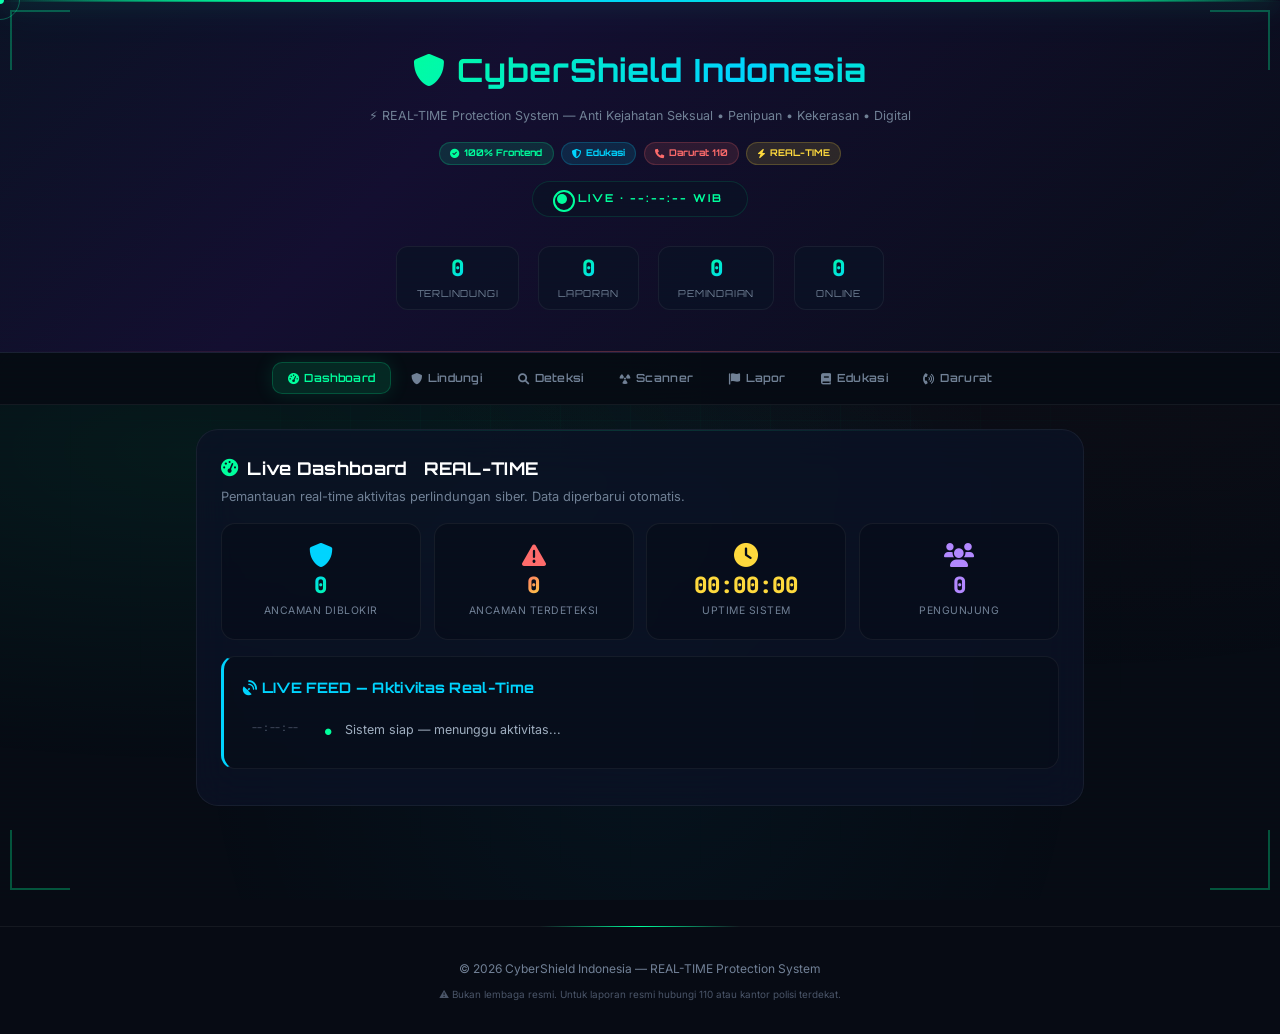
==== commit bcc68512: "Remove loading screen, deploy to AnyClaw" ====
--- a/index.html
+++ b/index.html
@@ -50,15 +50,6 @@
 code,.mono,.result-item .value{font-family:'JetBrains Mono','Fira Code',monospace}
 ::selection{background:var(--primary-dim);color:var(--primary)}
 
-/* ===== LOADING SCREEN ===== */
-#loader{position:fixed;top:0;left:0;width:100%;height:100%;background:var(--dark);z-index:99999;display:flex;flex-direction:column;align-items:center;justify-content:center;transition:opacity 0.8s ease,visibility 0.8s ease}
-#loader.hidden{opacity:0;visibility:hidden;pointer-events:none}
-#loader .logo-text{font-family:'Orbitron',monospace;font-size:1.4rem;font-weight:900;background:linear-gradient(135deg,var(--primary),var(--accent));-webkit-background-clip:text;-webkit-text-fill-color:transparent;background-clip:text;margin-bottom:1.2rem;animation:pulse-text 1.5s ease-in-out infinite}
-#loader .bar-wrap{width:200px;height:3px;background:rgba(255,255,255,0.05);border-radius:3px;overflow:hidden}
-#loader .bar-fill{height:100%;width:0;background:linear-gradient(90deg,var(--primary),var(--accent),var(--primary));background-size:200% 100%;border-radius:3px;animation:loaderBar 1.8s ease-in-out forwards, shimmer 1.5s linear infinite}
-@keyframes loaderBar{0%{width:0%}30%{width:40%}60%{width:70%}100%{width:100%}}
-@keyframes shimmer{0%{background-position:-200% 0}100%{background-position:200% 0}}
-
 /* ===== CUSTOM CURSOR ===== */
 .cursor-dot{position:fixed;width:8px;height:8px;background:var(--primary);border-radius:50%;pointer-events:none;z-index:99999;mix-blend-mode:screen;transition:transform 0.1s,opacity 0.3s;transform:translate(-50%,-50%)}
 .cursor-ring{position:fixed;width:40px;height:40px;border:1.5px solid rgba(0,255,157,0.3);border-radius:50%;pointer-events:none;z-index:99998;mix-blend-mode:screen;transition:width 0.3s,height 0.3s,border-color 0.3s,opacity 0.3s;transform:translate(-50%,-50%)}
@@ -304,8 +295,6 @@
 <body>
 <canvas id="particle-canvas"></canvas>
 <div class="grid-overlay"></div>
-<div id="loader">
-<div class="logo-text">🛡️ CyberShield</div>
 <div class="bar-wrap"><div class="bar-fill"></div></div>
 </div>
 <div class="cursor-dot" id="cursor-dot"></div>
@@ -647,11 +636,21 @@
 
 <script>
 // ===== LOADER =====
-window.addEventListener('DOMContentLoaded', function(){
-  setTimeout(function(){
-    document.getElementById('loader').classList.add('hidden');
-  }, 1800);
-});
+// Hide loader with smooth animation after page renders
+setTimeout(function(){
+  var loader = document.getElementById('loader');
+  if (loader) loader.classList.add('hidden');
+}, 2000);
+
+// Fallback: force hide loader after 4 seconds no matter what
+setTimeout(function(){
+  var loader = document.getElementById('loader');
+  if (loader && !loader.classList.contains('hidden')) {
+    loader.style.opacity = '0';
+    loader.style.visibility = 'hidden';
+    setTimeout(function(){ if(loader.parentNode) loader.parentNode.removeChild(loader); }, 500);
+  }
+}, 4000);
 
 // ===== CURSOR =====
 (function(){
